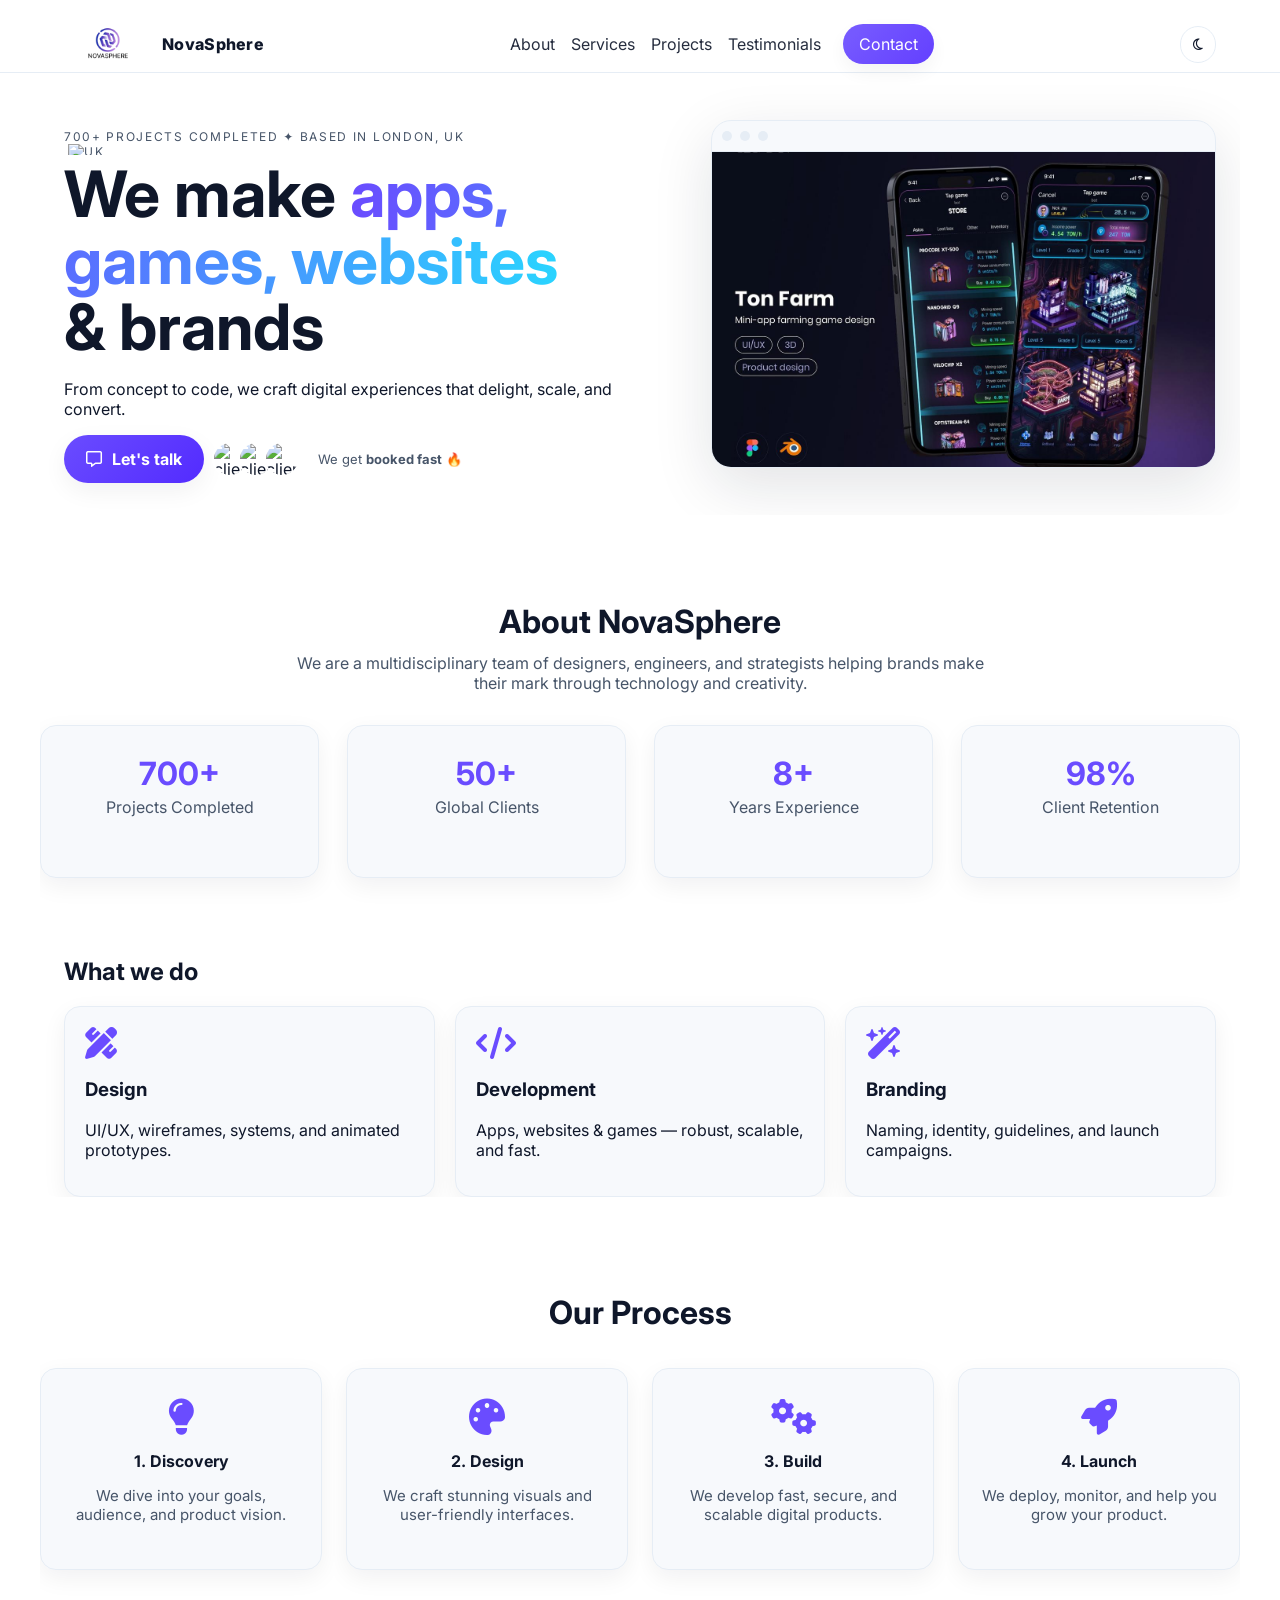
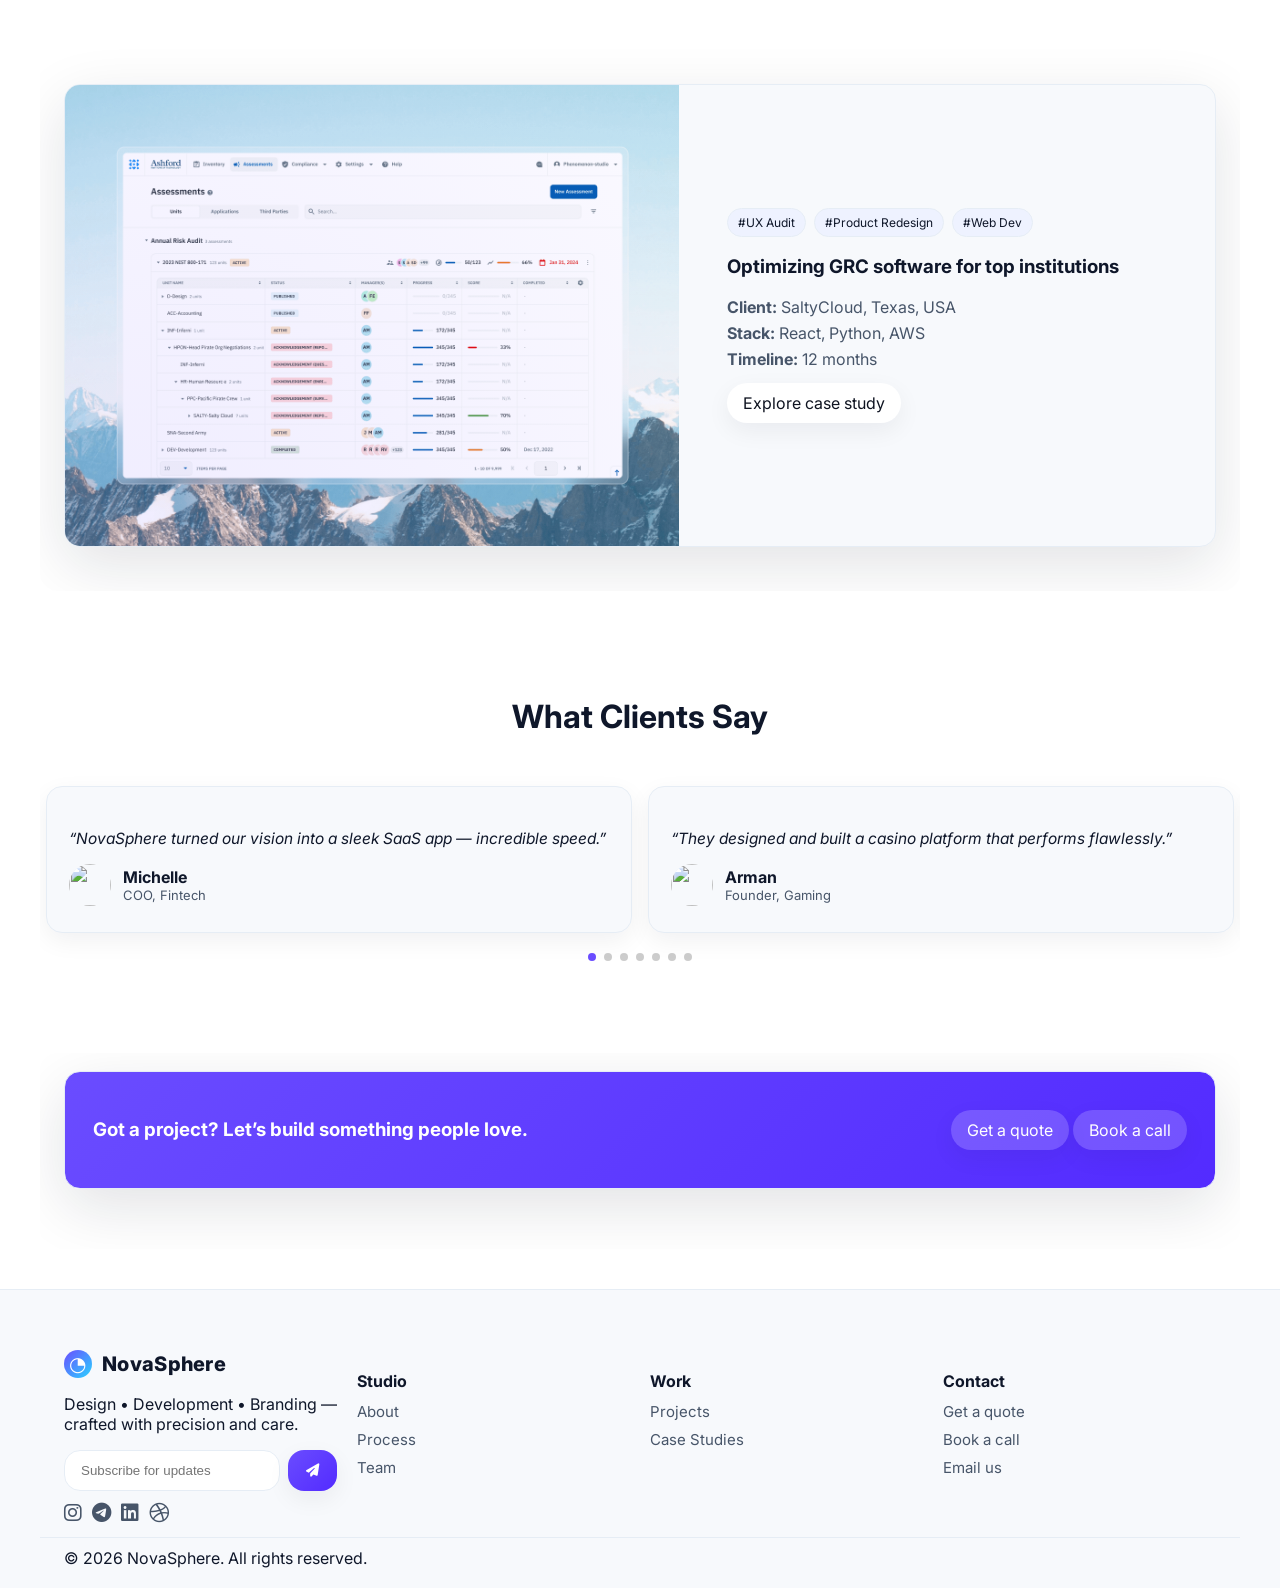
==== index.html @ fca512a6 "updates" ====
<!DOCTYPE html>
<html lang="en" class="has-transitions">
<head>
  <meta charset="UTF-8" />
  <meta name="viewport" content="width=device-width, initial-scale=1.0" />
  <title>NovaSphere • Digital Product Studio</title>
  <meta name="description" content="NovaSphere — We make apps, games, websites & brands. A digital studio for creative innovators." />
  <link rel="preconnect" href="https://fonts.googleapis.com">
  <link rel="preconnect" href="https://fonts.gstatic.com" crossorigin>
  <link href="https://fonts.googleapis.com/css2?family=Inter:wght@300;400;500;600;700;900&display=swap" rel="stylesheet">
  <link rel="stylesheet" href="https://cdnjs.cloudflare.com/ajax/libs/font-awesome/6.5.0/css/all.min.css">
  <link rel="stylesheet" href="https://cdn.jsdelivr.net/npm/swiper@11/swiper-bundle.min.css"/>
  <link rel="stylesheet" href="https://unpkg.com/aos@2.3.4/dist/aos.css"/>
  <link rel="stylesheet" href="assets/css/styles.css"/>
  
</head>
<body>

<header class="ns-header">
  <div class="container nav-wrap">
    <a class="brand" href="index.html">
      <img class="brand-logo" src="assets/img/Nova.png" alt="NovaSphere logo" width="88" height="88" />
      NovaSphere
    </a>
    <nav id="nav" class="nav">
      <a href="#about">About</a>
      <a href="#services">Services</a>
      <a href="projects.html">Projects</a>
      <a href="#testimonials">Testimonials</a>
      <a href="contact.html" class="btn btn-primary">Contact</a>
    </nav>
    <div class="nav-ctrls">
      <button id="themeToggle" class="icon-btn"><i class="fa-regular fa-moon"></i></button>
      <button id="hamburger" class="icon-btn"><i class="fa-solid fa-bars-staggered"></i></button>
    </div>
  </div>
</header>

<main>
  <!-- Hero -->
  <section class="hero container">
    <div class="hero-left" data-aos="fade-right">
      <p class="eyebrow">
        700+ Projects completed ✦ Based in London, UK
        <img class="flag" style="height:.95em;width:auto;margin-left:.35em;vertical-align:-.12em"
          src="https://cdn.jsdelivr.net/gh/lipis/flag-icons/flags/4x3/gb.svg" alt="UK" loading="lazy">
      </p>
      <h1 class="display">We make <span class="grad">apps, games, websites</span><br>& brands</h1>
      <p class="muted">From concept to code, we craft digital experiences that delight, scale, and convert.</p>
      <div class="cta-row">
        <a class="btn btn-primary btn-lg" href="contact.html#talk"><i class="fa-regular fa-message"></i> Let's talk</a>
        <div class="avatar-stack">
          <img src="https://i.pravatar.cc/60?img=11" alt="client"/>
          <img src="https://i.pravatar.cc/60?img=15" alt="client"/>
          <img src="https://i.pravatar.cc/60?img=5" alt="client"/>
        </div>
        <span class="mini-note">We get <b>booked fast</b> 🔥</span>
      </div>
    </div>
    <div class="hero-right" data-aos="zoom-in">
      <div class="hero-card">
        <div class="hc-top"><span class="dot"></span><span class="dot"></span><span class="dot"></span></div>
        <img class="mock" data-parallax="0.12" src="assets/img/samp4.jpg" alt="Showcase placeholder"/>
      </div>
    </div>
  </section>

  <!-- About -->
  <section id="about" class="container" data-aos="fade-up">
    <h2>About NovaSphere</h2>
    <p class="muted">We are a multidisciplinary team of designers, engineers, and strategists helping brands make their mark through technology and creativity.</p>
    <div class="stats-grid">
      <div><h3>700+</h3><p>Projects Completed</p></div>
      <div><h3>50+</h3><p>Global Clients</p></div>
      <div><h3>8+</h3><p>Years Experience</p></div>
      <div><h3>98%</h3><p>Client Retention</p></div>
    </div>
  </section>

  <!-- Services -->
  <section id="services" class="container services">
    <h2 data-aos="fade-up">What we do</h2>
    <div class="grid-3">
      <div class="card" data-aos="fade-up" data-aos-delay="50">
        <i class="fa-solid fa-pen-ruler big"></i>
        <h3>Design</h3>
        <p class="muted">UI/UX, wireframes, systems, and animated prototypes.</p>
      </div>
      <div class="card" data-aos="fade-up" data-aos-delay="150">
        <i class="fa-solid fa-code big"></i>
        <h3>Development</h3>
        <p class="muted">Apps, websites & games — robust, scalable, and fast.</p>
      </div>
      <div class="card" data-aos="fade-up" data-aos-delay="250">
        <i class="fa-solid fa-wand-magic-sparkles big"></i>
        <h3>Branding</h3>
        <p class="muted">Naming, identity, guidelines, and launch campaigns.</p>
      </div>
    </div>
  </section>

  <!-- Process -->
  <section class="container" id="process" data-aos="fade-up">
    <h2>Our Process</h2>
    <div class="process-grid">
      <div class="process-step"><i class="fa-solid fa-lightbulb big"></i><h4>1. Discovery</h4><p>We dive into your goals, audience, and product vision.</p></div>
      <div class="process-step"><i class="fa-solid fa-palette big"></i><h4>2. Design</h4><p>We craft stunning visuals and user-friendly interfaces.</p></div>
      <div class="process-step"><i class="fa-solid fa-gears big"></i><h4>3. Build</h4><p>We develop fast, secure, and scalable digital products.</p></div>
      <div class="process-step"><i class="fa-solid fa-rocket big"></i><h4>4. Launch</h4><p>We deploy, monitor, and help you grow your product.</p></div>
    </div>
  </section>

  <!-- Featured Case -->
  <section class="container featured" id="featured">
    <div class="featured-card" data-aos="fade-up">
      <div class="fc-media"><img src="assets/img/isoraa.png" alt="Case preview"/></div>
      <div class="fc-body">
        <div class="pill-row"><span class="pill">#UX Audit</span><span class="pill">#Product Redesign</span><span class="pill">#Web Dev</span></div>
        <h3>Optimizing GRC software for top institutions</h3>
        <ul class="meta">
          <li><b>Client:</b> SaltyCloud, Texas, USA</li>
          <li><b>Stack:</b> React, Python, AWS</li>
          <li><b>Timeline:</b> 12 months</li>
        </ul>
        <a class="btn btn-secondary" href="projects.html">Explore case study</a>
      </div>
    </div>
  </section>

  <!-- Testimonials -->
  <section class="container" id="testimonials">
    <div class="section-head"><h2 data-aos="fade-up">What Clients Say</h2></div>
    <div class="swiper" data-aos="fade-up">
      <div class="swiper-wrapper">
        <div class="swiper-slide t-card"><p>“NovaSphere turned our vision into a sleek SaaS app — incredible speed.”</p><div class="t-meta"><img src="https://i.pravatar.cc/80?img=7"/><div><b>Michelle</b><span>COO, Fintech</span></div></div></div>
        <div class="swiper-slide t-card"><p>“They designed and built a casino platform that performs flawlessly.”</p><div class="t-meta"><img src="https://i.pravatar.cc/80?img=3"/><div><b>Arman</b><span>Founder, Gaming</span></div></div></div>
        <div class="swiper-slide t-card"><p>“The team’s attention to detail and animations blew us away.”</p><div class="t-meta"><img src="https://i.pravatar.cc/80?img=12"/><div><b>Ola</b><span>CTO, Health</span></div></div></div>
        <div class="swiper-slide t-card"><p>“Our brand launch went viral thanks to their design strategy.”</p><div class="t-meta"><img src="https://i.pravatar.cc/80?img=14"/><div><b>Camila</b><span>CMO, Fashion</span></div></div></div>
        <div class="swiper-slide t-card"><p>“Phenomenal team. Always responsive, always ahead of schedule.”</p><div class="t-meta"><img src="https://i.pravatar.cc/80?img=19"/><div><b>Lucas</b><span>Startup Founder</span></div></div></div>
        <div class="swiper-slide t-card"><p>“Animations and transitions made our product shine — A+ work.”</p><div class="t-meta"><img src="https://i.pravatar.cc/80?img=27"/><div><b>Yasmin</b><span>CEO, Tech Studio</span></div></div></div>
        <div class="swiper-slide t-card"><p>“They deliver enterprise-quality work for startups — a rare find.”</p><div class="t-meta"><img src="https://i.pravatar.cc/80?img=30"/><div><b>Daniel</b><span>Manager, SaaS</span></div></div></div>
        <div class="swiper-slide t-card"><p>“10/10 collaboration — design, dev, and brand alignment done right.”</p><div class="t-meta"><img src="https://i.pravatar.cc/80?img=40"/><div><b>Sophia</b><span>Creative Director</span></div></div></div>
      </div>
      <div class="swiper-pagination"></div>
    </div>
  </section>

  <!-- CTA -->
  <section class="cta container" data-aos="zoom-in">
    <div class="cta-inner">
      <h3>Got a project? Let’s build something people love.</h3>
      <div>
        <a class="btn btn-primary" href="contact.html#quote">Get a quote</a>
        <a class="btn" href="contact.html#call">Book a call</a>
      </div>
    </div>
  </section>
</main>

<footer class="ns-footer">
  <div class="container footer-grid">
    <div>
      <div class="brand b-lg"><span class="brand-mark">◔</span> NovaSphere</div>
      <p class="muted">Design • Development • Branding — crafted with precision and care.</p>
      <div class="newsletter">
        <input type="email" placeholder="Subscribe for updates">
        <button><i class="fa-solid fa-paper-plane"></i></button>
      </div>
      <div class="socials">
        <a href="https://www.instagram.com/novasphereco" aria-label="Instagram"><i class="fa-brands fa-instagram"></i></a>
        <a href="https://t.me/NovaSphereco" aria-label="Telegram"><i class="fa-brands fa-telegram"></i></a>
        <a href="#" aria-label="LinkedIn"><i class="fa-brands fa-linkedin"></i></a>
        <a href="#" aria-label="Dribbble"><i class="fa-brands fa-dribbble"></i></a>
      </div>
    </div>
    <div><h4>Studio</h4><ul><li><a href="#about">About</a></li><li><a href="#process">Process</a></li><li><a href="company.html#team">Team</a></li></ul></div>
    <div><h4>Work</h4><ul><li><a href="projects.html">Projects</a></li><li><a href="#featured">Case Studies</a></li></ul></div>
    <div><h4>Contact</h4><ul><li><a href="contact.html#quote">Get a quote</a></li><li><a href="contact.html#call">Book a call</a></li><li><a href="mailto:hello@novasphere.co">Email us</a></li></ul></div>
  </div>
  <div class="container legal"><span>© <span id="year"></span> NovaSphere. All rights reserved.</span></div>
</footer>

<!-- JS -->
<script src="https://cdn.jsdelivr.net/npm/swiper@11/swiper-bundle.min.js"></script>
<script src="https://unpkg.com/aos@2.3.4/dist/aos.js"></script>
<script src="assets/js/app.js"></script>

</body>
</html>
---- assets/css/styles.css ----
:root{
  /* Light palette */
  --bg:#ffffff;         /* page background */
  --surface:#f7f9fc;    /* cards / surfaces */
  --ink:#0f172a;        /* primary text */
  --muted:#475569;      /* secondary text */
  --line:#e6edf5;       /* borders/dividers */
  --chip:#eef2ff;       /* pills/chips */

  --primary:#6a4cff;    /* purple */
  --primary-2:#532bff;
  --accent:#2ad4ff;     /* cyan accent */

  --radius:16px;
  --shadow-sm:0 8px 24px rgba(15,23,42,.06);
  --shadow:0 18px 60px rgba(15,23,42,.12);
}

*{box-sizing:border-box}
html,body{
  margin:0;padding:0;
  font-family:Inter,system-ui,-apple-system,Segoe UI,Roboto,Arial,sans-serif;
  background:var(--bg); color:var(--ink);
}
img{max-width:100%;display:block}
a{color:inherit;text-decoration:none}
.container{max-width:1200px;margin:0 auto;padding:0 20px}

/* Header */
.ns-header{
  position:sticky;top:0;z-index:50;
  background:color-mix(in oklab, var(--bg) 85%, transparent);
  backdrop-filter:blur(8px);
  border-bottom:1px solid var(--line);
}
.nav-wrap{height:72px;display:flex;align-items:center;justify-content:space-between}
.brand{font-weight:800;letter-spacing:.3px;display:flex;align-items:center;gap:10px}
.brand-mark{display:inline-flex;width:28px;height:28px;border-radius:50%;align-items:center;justify-content:center;background:linear-gradient(135deg,var(--primary),var(--accent));color:#fff}
.nav{display:flex;gap:22px;align-items:center}
.nav a{opacity:.9}
.nav .btn{margin-left:6px}
.nav-ctrls{display:flex;gap:8px}
.icon-btn{border:1px solid var(--line);background:transparent;border-radius:999px;padding:10px 12px;cursor:pointer;color:var(--ink)}
#hamburger{display:none}

/* Buttons */
.btn{display:inline-flex;align-items:center;gap:10px;border:1px solid var(--line);padding:10px 16px;border-radius:999px;background:var(--surface);box-shadow:var(--shadow-sm);transition:transform .2s ease, box-shadow .2s ease}
.btn:hover{transform:translateY(-2px)}
.btn-primary{background:linear-gradient(135deg,var(--primary),var(--primary-2));color:#fff;border:0}
.btn-secondary{background:#fff;color:#0e1320;border:0}
.btn-lg{padding:14px 22px;font-weight:700}

/* Hero */
.eyebrow{letter-spacing:.14em;text-transform:uppercase;color:var(--muted);font-size:12px;margin:24px 0 6px}
.display{font-size:clamp(38px,6vw,64px);line-height:1.04;margin:0 0 18px}
.grad{-webkit-text-fill-color:transparent;background:linear-gradient(90deg,var(--primary),var(--accent));-webkit-background-clip:text;background-clip:text}
.hero{display:grid;grid-template-columns:1.2fr 1fr;gap:40px;align-items:center;padding:32px 0}
.hero-card{background:var(--surface);border:1px solid var(--line);border-radius:20px;overflow:hidden;box-shadow:var(--shadow)}
.hc-top{display:flex;gap:8px;padding:10px;border-bottom:1px solid var(--line)}
.hc-top .dot{width:10px;height:10px;border-radius:999px;background:var(--line)}
.mock{aspect-ratio:16/10;object-fit:cover}
.cta-row{display:flex;align-items:center;gap:18px;margin-top:6px}
.avatar-stack{display:flex}
.avatar-stack img{width:36px;height:36px;border-radius:999px;border:2px solid var(--bg);margin-left:-10px}
.mini-note{font-size:13px;color:var(--muted)}

/* Cards / Sections */
.grid-3{display:grid;grid-template-columns:repeat(3,1fr);gap:20px}
.card{border:1px solid var(--line);background:var(--surface);border-radius:16px;padding:20px;box-shadow:var(--shadow-sm)}
.card .big{font-size:32px;color:var(--primary);}

/* Featured case */
.featured{padding:44px 0}
.featured.alt{background:linear-gradient(180deg,transparent 0%, color-mix(in oklab,var(--primary) 10%, transparent) 100%)}
.featured-card{display:grid;grid-template-columns:1.2fr 1fr;gap:24px;align-items:center;border:1px solid var(--line);border-radius:18px;background:var(--surface);overflow:hidden;box-shadow:var(--shadow)}
.fc-media{position:relative}
.fc-media:before{content:"";position:absolute;inset:0;background:radial-gradient(1000px 1000px at 10% 110%, rgba(122,97,255,.12), transparent)}
.fc-media img{width:100%;height:100%;object-fit:cover}
.fc-media.framed{padding:26px;background:linear-gradient(135deg,rgba(122,97,255,.10),rgba(0,212,255,.10));}
.fc-media.framed img{border-radius:12px;box-shadow:0 24px 48px rgba(15,23,42,.15)}
.fc-body{padding:24px}
.pill-row{display:flex;gap:8px;flex-wrap:wrap;margin:0 0 10px}
.pill{font-size:12px;background:var(--chip);border:1px solid var(--line);padding:6px 10px;border-radius:999px}
.meta{list-style:none;padding:0;margin:0 0 14px;color:var(--muted)}
.meta li{margin-bottom:6px}

/* Logos strip */
.logos{padding:16px 0;border-top:1px solid var(--line);border-bottom:1px solid var(--line);background:var(--surface)}
.logos-row{display:flex;gap:22px;align-items:center;justify-content:center}
.logos-row i{font-size:28px;color:var(--muted)}

/* Testimonials */
.t-card{border:1px solid var(--line);border-radius:16px;background:var(--surface);padding:24px;height:auto}
.t-meta{display:flex;align-items:center;gap:12px;margin-top:12px}
.t-meta img{width:42px;height:42px;border-radius:999px}

/* CTA */
.cta{padding:18px 0 60px}
.cta-inner{display:flex;align-items:center;justify-content:space-between;border:1px solid var(--line);background:linear-gradient(135deg,var(--primary),var(--primary-2));color:#fff;padding:28px;border-radius:16px;box-shadow:var(--shadow)}
.cta-inner .btn{background:rgba(255,255,255,.18);color:#fff;border:0}

/* Page hero */
.page-hero{padding:36px 0 16px;border-bottom:1px solid var(--line)}
.page-hero h1{margin:0;font-size:clamp(32px,5vw,48px)}

/* Tabs */
.tabs{display:flex;gap:10px;flex-wrap:wrap;padding:16px 0}
.tabs .tab{border:1px solid var(--line);padding:8px 12px;border-radius:999px;background:var(--surface);cursor:pointer}
.tabs .tab.active{background:var(--ink);color:var(--bg)}  /* stronger contrast in light mode */

/* Projects */
.projects-grid{display:grid;grid-template-columns:repeat(3,1fr);gap:18px;padding:10px 0 40px}
.project-card{border:1px solid var(--line);border-radius:16px;background:var(--surface);overflow:hidden;cursor:pointer;transition:.25s transform, .25s box-shadow;box-shadow:var(--shadow-sm)}
.project-card:hover{transform:translateY(-4px) scale(1.01);box-shadow:var(--shadow)}
.pc-media img{aspect-ratio:16/10;object-fit:cover}
.pc-body{padding:16px}
.pc-body h3{margin:6px 0 8px}

/* Company */
.values .card h3{margin:0 0 6px}
.process .steps{counter-reset:step;list-style:none;padding:0;margin:0;display:grid;grid-template-columns:repeat(4,1fr);gap:12px}
.process .steps li{padding:20px;border:1px solid var(--line);border-radius:16px;background:var(--surface);font-weight:600}
.process .steps li span{margin-right:10px;color:var(--primary)}
.team .profile{display:flex;flex-direction:column;align-items:center;gap:6px}
.team .profile img{width:180px;height:180px;border-radius:16px;object-fit:cover}

/* Contact */
.contact-tabs .tab-buttons{display:flex;gap:10px;flex-wrap:wrap;margin-top:10px}
.contact-tabs .tab-buttons .tab{border:1px solid var(--line);background:var(--surface);padding:10px 12px;border-radius:999px;cursor:pointer}
.contact-tabs .tab-buttons .tab.active{background:var(--ink);color:var(--bg)}
.form{display:none;margin-top:16px;border:1px solid var(--line);background:var(--surface);padding:18px;border-radius:16px;box-shadow:var(--shadow-sm)}
.form.active{display:block}
.form label{display:block;font-weight:600;margin-bottom:12px}
.form input,.form textarea,.form select{width:100%;margin-top:6px;padding:12px;border-radius:10px;border:1px solid var(--line);background:var(--bg);color:var(--ink)}
.form .two{display:grid;grid-template-columns:1fr 1fr;gap:12px}
.toast{position:fixed;right:18px;bottom:18px;background:#fff;color:#0e1320;padding:10px 14px;border-radius:10px;opacity:0;transform:translateY(10px);transition:.25s;pointer-events:none}
.toast.show{opacity:1;transform:translateY(0)}

/* Blog */
.blog-grid{display:grid;grid-template-columns:repeat(3,1fr);gap:18px;padding:16px 0 40px}
.blog-card{border:1px solid var(--line);background:var(--surface);border-radius:16px;overflow:hidden;box-shadow:var(--shadow-sm)}
.blog-card img{aspect-ratio:16/9;object-fit:cover}
.blog-card .body{padding:16px}

/* Footer */
.ns-footer{border-top:1px solid var(--line);margin-top:40px;padding:26px 0 10px}
.footer-grid{display:grid;grid-template-columns:2fr 1fr 1fr 1fr;gap:20px}
.b-lg{font-size:20px;font-weight:800;margin-bottom:8px}
.socials{display:flex;gap:10px;margin-top:10px}
.legal{display:flex;justify-content:space-between;align-items:center;border-top:1px solid var(--line);padding-top:10px;margin-top:12px}

/* Swiper tweaks */
.swiper{padding:10px 6px}
.swiper-pagination-bullet-active{background:var(--primary)}

/* Responsive */
@media (max-width: 980px){
  .hero{grid-template-columns:1fr;gap:22px}
  .grid-3{grid-template-columns:1fr}
  .featured-card{grid-template-columns:1fr}
  .process .steps{grid-template-columns:1fr 1fr}
  .projects-grid{grid-template-columns:1fr 1fr}
  .blog-grid{grid-template-columns:1fr 1fr}
  #hamburger{display:inline-flex}
  .nav{position:fixed;inset:72px 0 auto 0;background:var(--bg);border-bottom:1px solid var(--line);display:none;flex-direction:column;padding:16px}
  .nav.open{display:flex}
}
@media (max-width: 640px){
  .process .steps{grid-template-columns:1fr}
  .projects-grid{grid-template-columns:1fr}
  .blog-grid{grid-template-columns:1fr}
  .form .two{grid-template-columns:1fr}
}

/* Remove your old 3 rules and use this gated version */
.has-transitions body{ opacity:.001; transform: translateY(6px); }
.has-transitions body.page-ready{ opacity:1; transform:none; transition: opacity .35s ease, transform .35s ease; }
.has-transitions body.page-exit{ opacity:0; transform: translateY(6px); transition: opacity .18s ease, transform .18s ease; }


/* Slightly stronger AOS translate for cards on large screens */
@media (min-width: 980px){
  [data-aos="fade-up"]   { transform: translate3d(0,24px,0); }
  [data-aos="fade-left"] { transform: translate3d(24px,0,0); }
}

/* ==== Fit-all-screens hardening (append to end of file) ==== */

:root { --container: 1200px; }

/* Prevent any side-scroll/auto zooming quirks */
html, body {
  overflow-x: hidden;
  -webkit-text-size-adjust: 100%;
  text-size-adjust: 100%;
}

/* Smarter container sizing with safe padding */
.container{
  width: min(100%, var(--container));
  padding-inline: clamp(12px, 3vw, 24px);
  margin-inline: auto;
}

/* Media should never escape their boxes */
img, video, canvas, svg, iframe {
  max-width: 100%;
  height: auto;
  display: block;
}

/* Card/media frames keep aspect without overflow */
.pc-media,
.fc-media { overflow: hidden; }

.pc-media { aspect-ratio: 16 / 10; }
.pc-media img{ width:100%; height:100%; object-fit: cover; }

/* Ensure mock screenshots scale inside hero card */
.mock{ width:100%; height:auto; }

/* Wrap long copy instead of stretching layout */
h1, h2, h3, p, .btn, .pill, .tab, .mini-note { word-break: break-word; }

/* Navigation never overflows */
.nav-wrap{ flex-wrap: wrap; gap: 10px; }
.nav{ gap: 16px; }
@media (max-width: 980px){
  .nav{
    max-height: calc(100dvh - 72px);
    overflow: auto;
  }
}

/* Flexible rows: logos, CTA, avatar stack, etc. */
.logos-row,
.cta-inner,
.avatar-stack{ flex-wrap: wrap; }

.cta-inner{ row-gap: 12px; }

/* Grids: guard against overflow on narrow screens */
.footer-grid{
  display: grid;
  grid-template-columns: repeat(auto-fit, minmax(180px, 1fr));
  gap: 20px;
}

/* Projects/blog: small screens already handled; add big-screen guard */
.projects-grid,
.blog-grid{
  grid-auto-rows: 1fr;
}

/* Forms: avoid two-column squeeze on mid devices */
@media (max-width: 820px){
  .form .two{ grid-template-columns: 1fr; }
}

/* Safe viewport on modern mobiles */
@supports (height: 100svh){
  .nav{ max-height: calc(100svh - 72px); }
}

/* Buttons should never exceed container width on tiny screens */
.btn{ max-width: 100%; }

/* Extra protection for sections that might get side margins clipped */
section, .card, .project-card, .featured-card, .t-card, .form {
  overflow: hidden;
  border-radius: min(var(--radius), 18px);
}

/* Optional: reduce huge headings on very small phones */
@media (max-width: 360px){
  .display{ font-size: clamp(28px, 9vw, 40px); }
}

/* =========================
   NovaSphere Home Additions
   ========================= */

/* About / Stats Section */
#about {
  padding: 60px 0;
  text-align: center;
}
#about h2 {
  font-size: 2rem;
  margin-bottom: 12px;
}
#about p {
  color: var(--muted);
  max-width: 700px;
  margin: 0 auto 32px;
  font-size: 1rem;
}
.stats-grid {
  display: grid;
  grid-template-columns: repeat(auto-fit, minmax(160px, 1fr));
  gap: 28px;
  margin-top: 20px;
}
.stats-grid div {
  background: var(--surface);
  border: 1px solid var(--line);
  border-radius: var(--radius);
  padding: 28px 16px;
  box-shadow: var(--shadow-sm);
  transition: transform .25s ease, box-shadow .25s ease;
}
.stats-grid div:hover {
  transform: translateY(-6px);
  box-shadow: var(--shadow);
}
.stats-grid h3 {
  font-size: 2rem;
  color: var(--primary);
  margin: 0 0 4px;
}
.stats-grid p {
  margin: 0;
  color: var(--muted);
}

/* Process Section */
#process {
  padding: 70px 0;
  text-align: center;
}
#process h2 {
  font-size: 2rem;
  margin-bottom: 36px;
}
.process-grid {
  display: grid;
  grid-template-columns: repeat(auto-fit, minmax(240px, 1fr));
  gap: 24px;
}
.process-step {
  border: 1px solid var(--line);
  background: var(--surface);
  border-radius: var(--radius);
  padding: 30px 20px;
  box-shadow: var(--shadow-sm);
  transition: transform .3s ease, box-shadow .3s ease;
}
.process-step:hover {
  transform: translateY(-8px);
  box-shadow: var(--shadow);
}
.process-step i {
  font-size: 36px;
  color: var(--primary);
  margin-bottom: 10px;
}
.process-step h4 {
  margin: 6px 0;
}
.process-step p {
  color: var(--muted);
  font-size: 15px;
}

/* Testimonials (Swiper) */
#testimonials {
  padding: 80px 0;
}
#testimonials .section-head h2 {
  text-align: center;
  font-size: 2rem;
  margin-bottom: 40px;
}
.swiper {
  padding-bottom: 40px;
}
.swiper-slide {
  transition: transform .3s ease;
}
.swiper-slide:hover {
  transform: translateY(-5px);
}
.t-card {
  height: auto;
  background: var(--surface);
  border: 1px solid var(--line);
  border-radius: var(--radius);
  padding: 26px 22px;
  box-shadow: var(--shadow-sm);
}
.t-card p {
  font-style: italic;
  color: var(--ink);
  font-size: 15.5px;
}
.t-meta {
  display: flex;
  align-items: center;
  gap: 12px;
  margin-top: 16px;
}
.t-meta div span {
  display: block;
  font-size: 13px;
  color: var(--muted);
}

/* Newsletter Footer Extension */
.newsletter {
  display: flex;
  gap: 8px;
  margin-top: 16px;
}
.newsletter input {
  flex: 1;
  padding: 12px 16px;
  border: 1px solid var(--line);
  border-radius: var(--radius);
  background: var(--bg);
  color: var(--ink);
}
.newsletter button {
  border: none;
  background: linear-gradient(135deg, var(--primary), var(--primary-2));
  color: #fff;
  padding: 12px 18px;
  border-radius: var(--radius);
  cursor: pointer;
  box-shadow: var(--shadow-sm);
  transition: transform .25s ease;
}
.newsletter button:hover {
  transform: translateY(-2px);
}

/* Footer Enhancements */
.ns-footer {
  background: var(--surface);
  padding: 60px 0 20px;
}
.ns-footer h4 {
  margin-bottom: 10px;
  font-weight: 700;
}
.ns-footer ul {
  list-style: none;
  margin: 0;
  padding: 0;
}
.ns-footer ul li {
  margin-bottom: 8px;
}
.ns-footer ul li a {
  color: var(--muted);
  font-size: 15px;
  transition: color .2s;
}
.ns-footer ul li a:hover {
  color: var(--primary);
}
.socials a {
  font-size: 20px;
  color: var(--muted);
  transition: color .25s;
}
.socials a:hover {
  color: var(--primary);
}

/* Section spacing consistency */
section {
  scroll-margin-top: 80px;
}
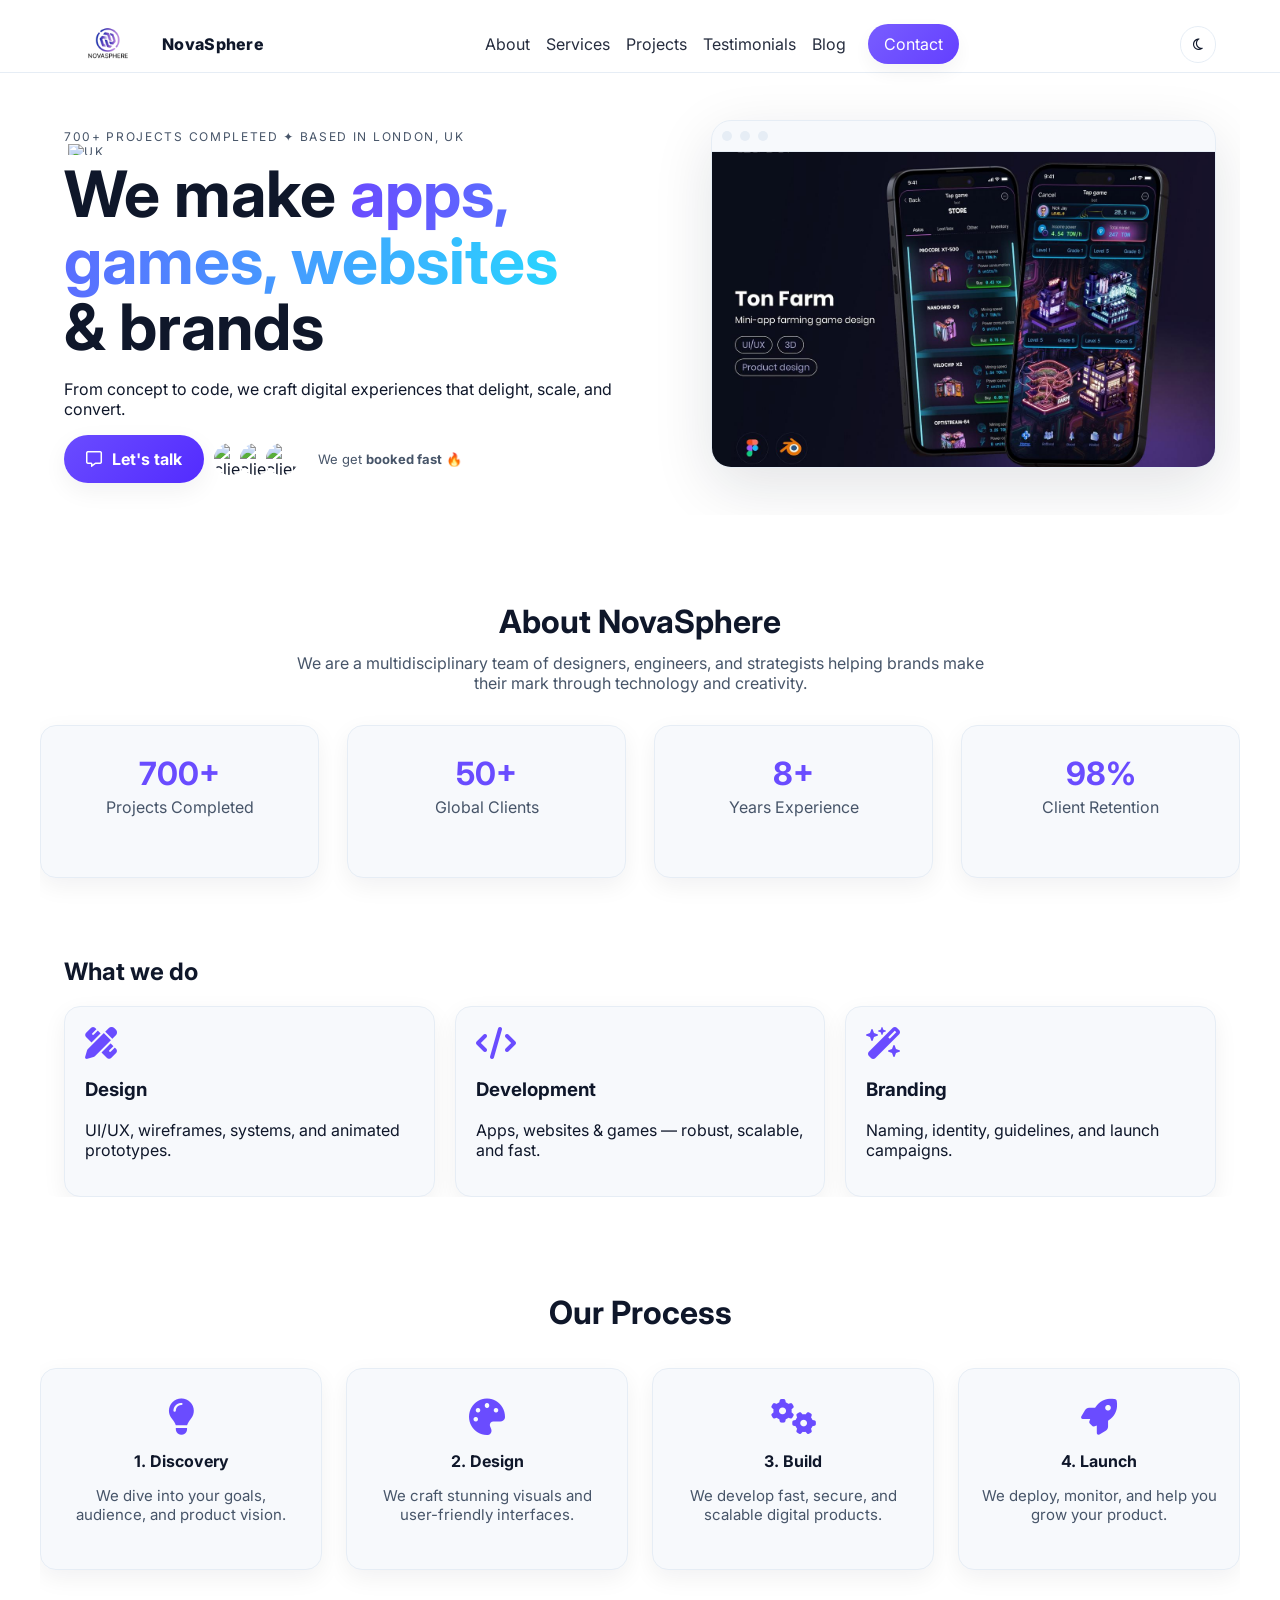
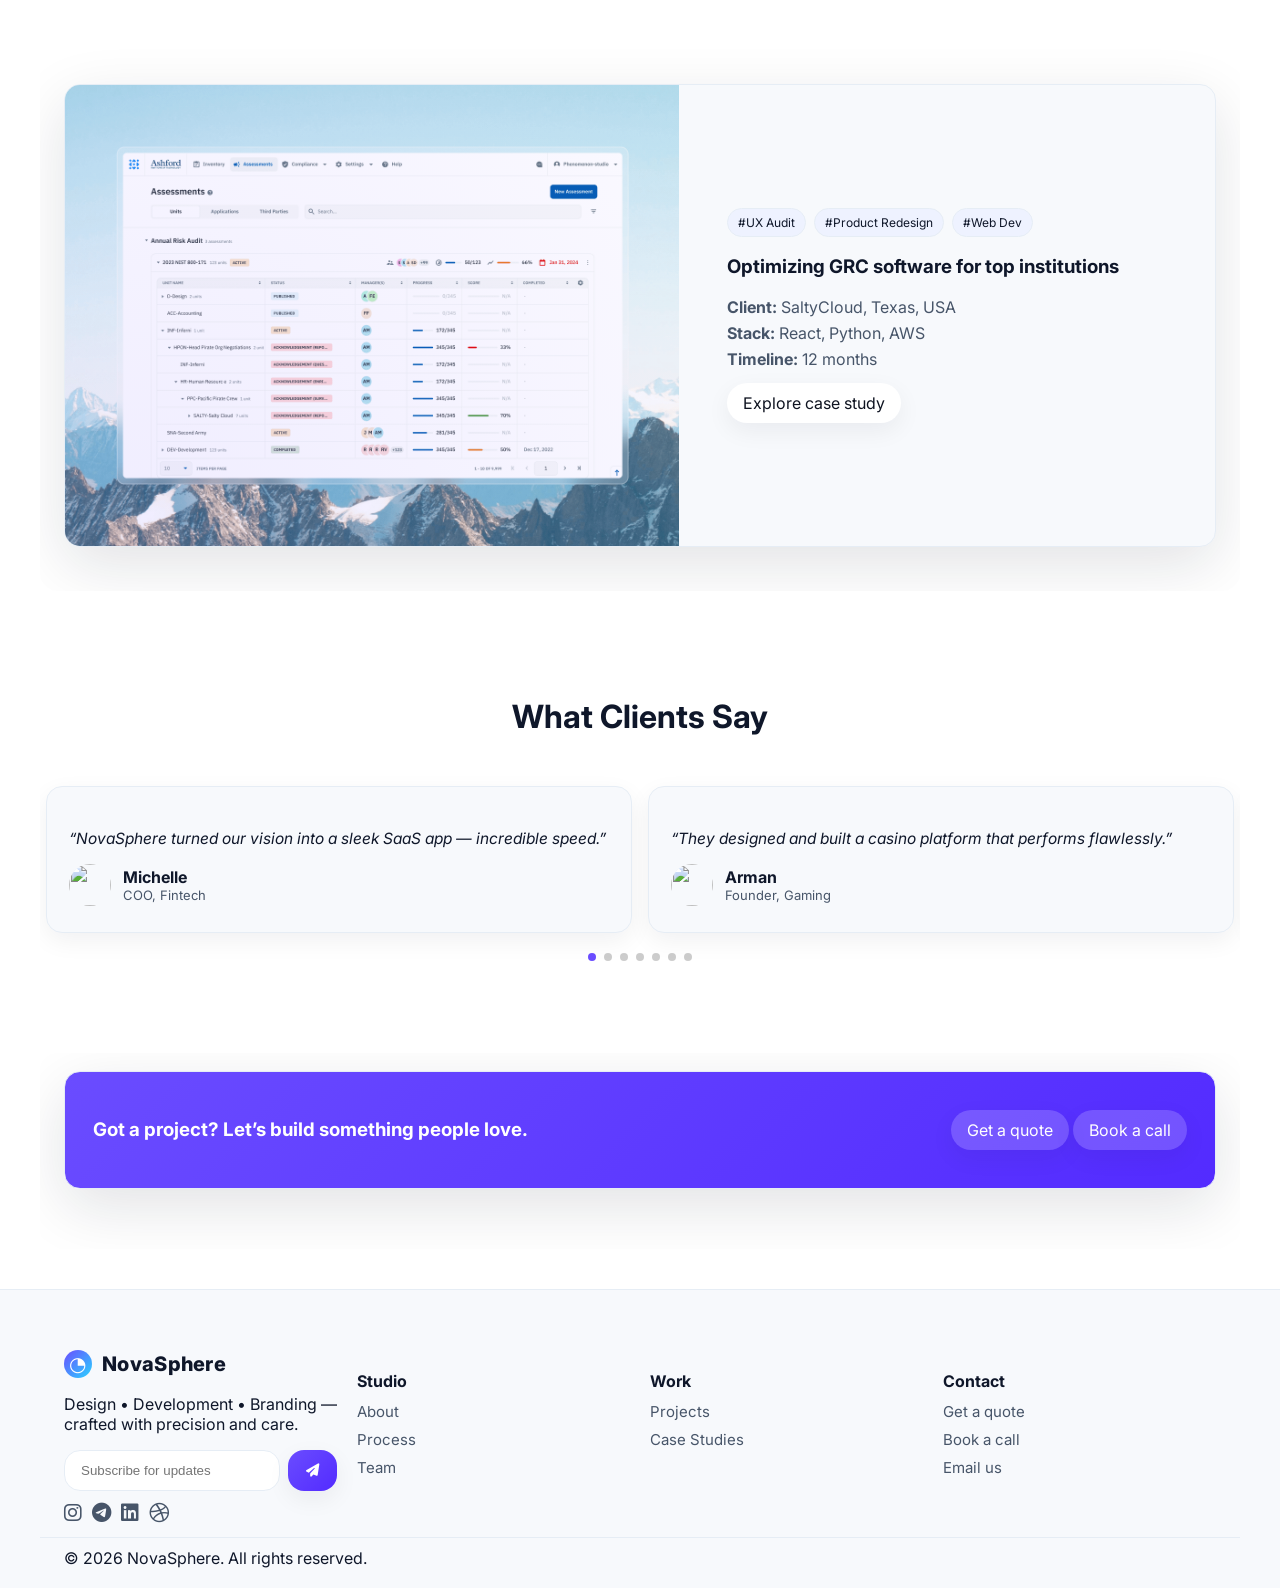
==== commit 53a388ef: "final" ====
--- a/index.html
+++ b/index.html
@@ -27,6 +27,7 @@
       <a href="#services">Services</a>
       <a href="projects.html">Projects</a>
       <a href="#testimonials">Testimonials</a>
+      <a href="blog.html">Blog</a>
       <a href="contact.html" class="btn btn-primary">Contact</a>
     </nav>
     <div class="nav-ctrls">
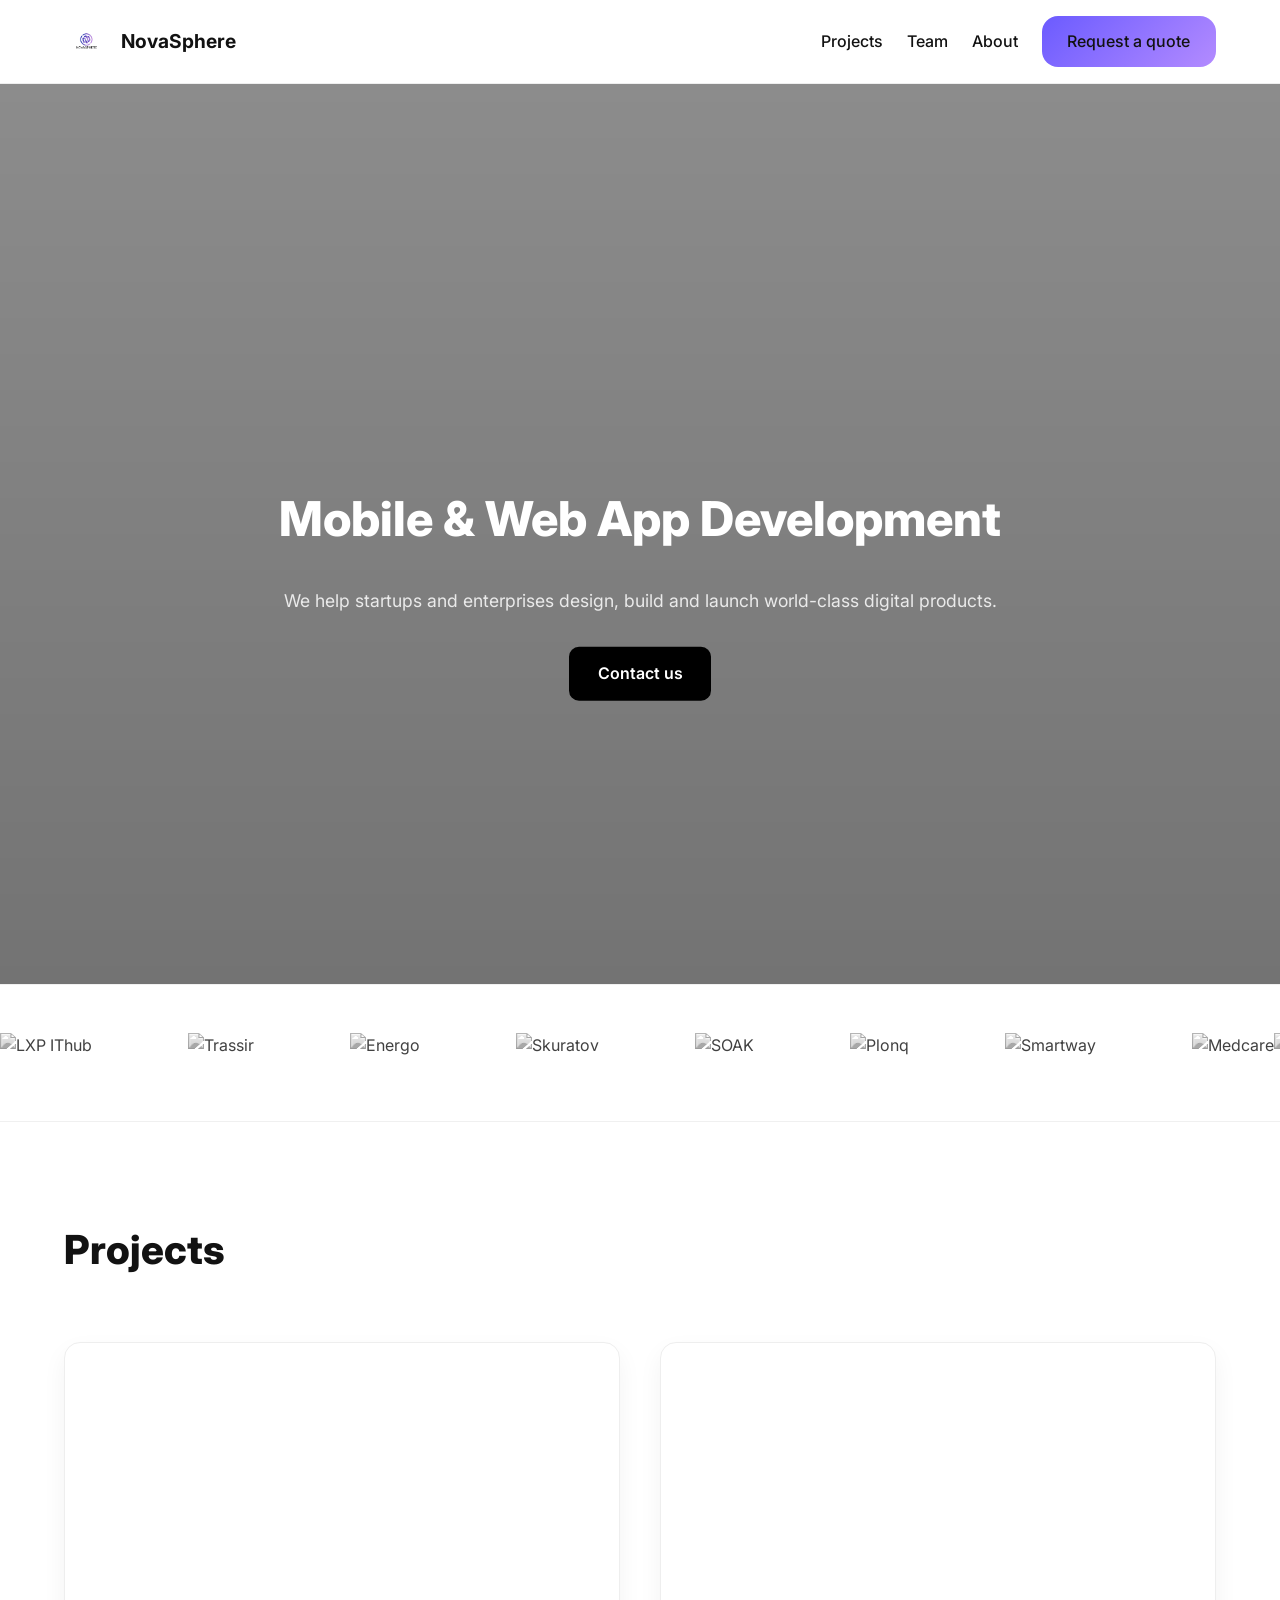
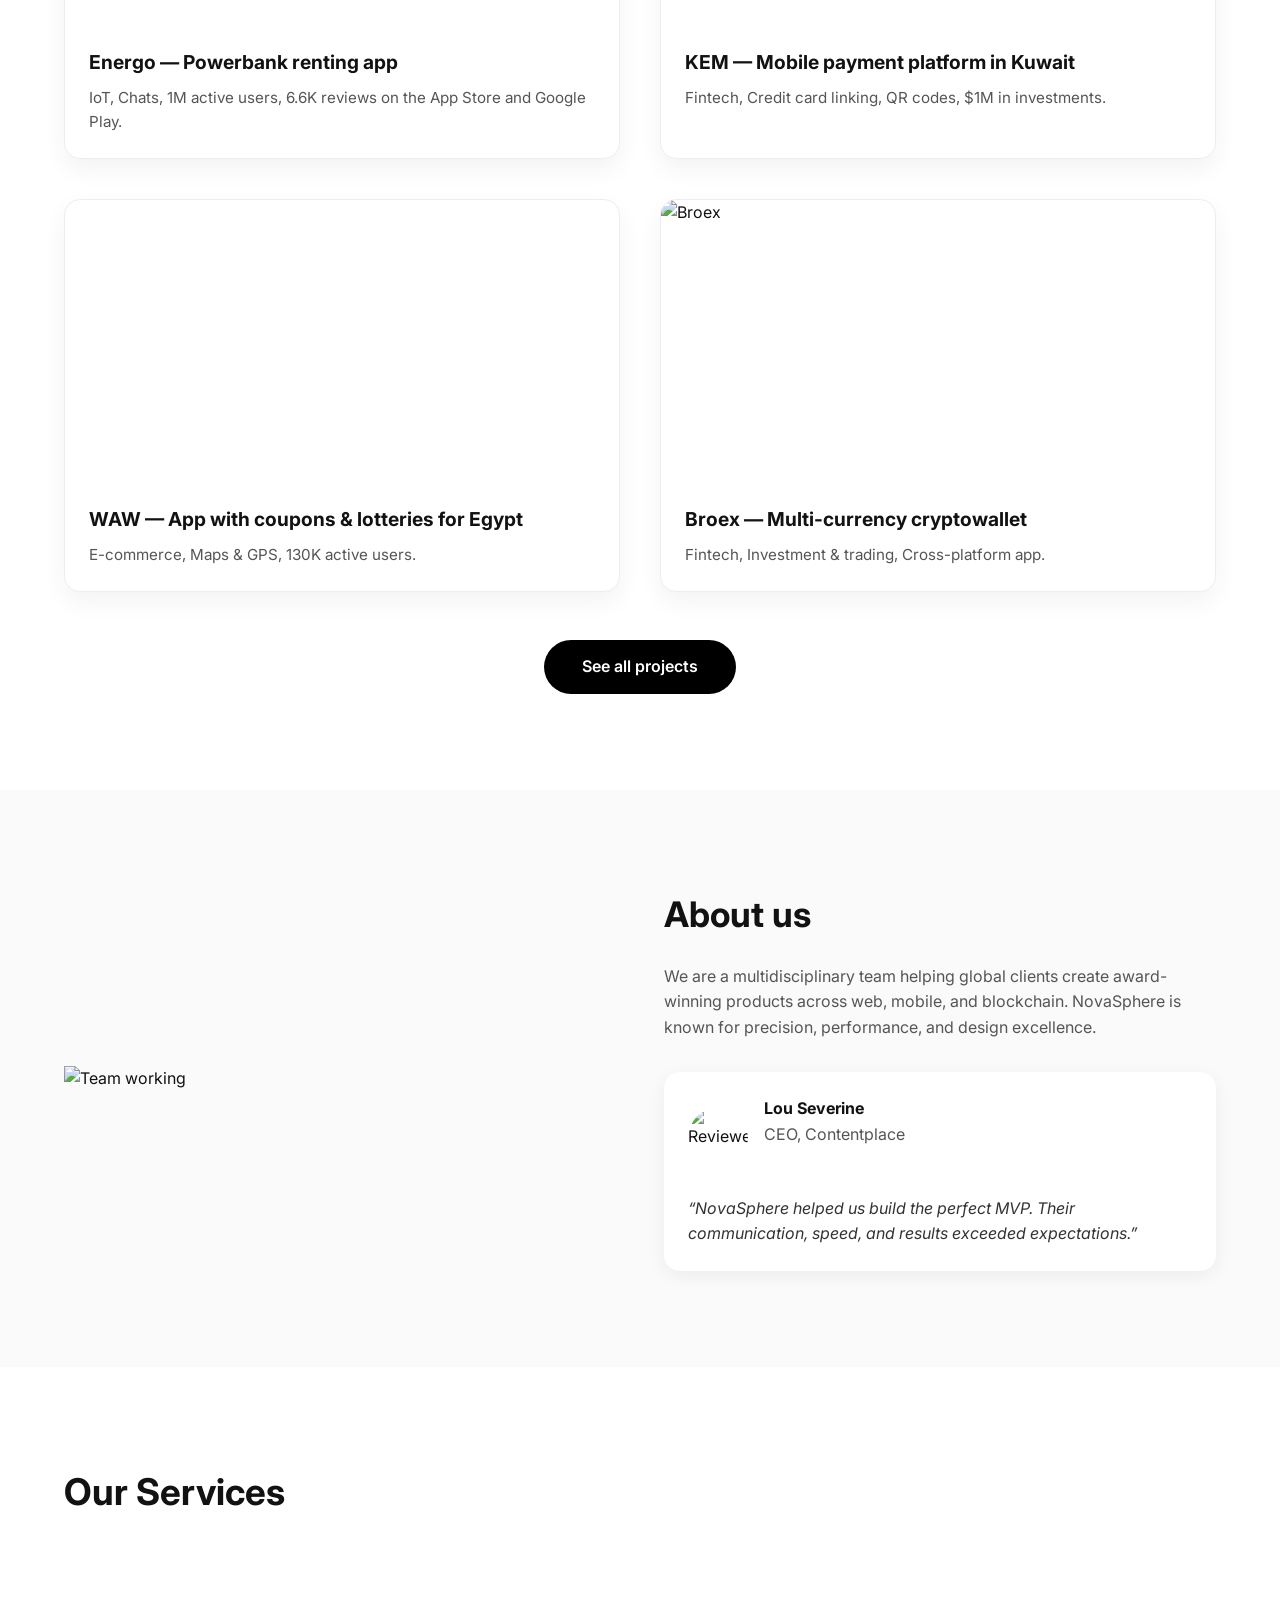
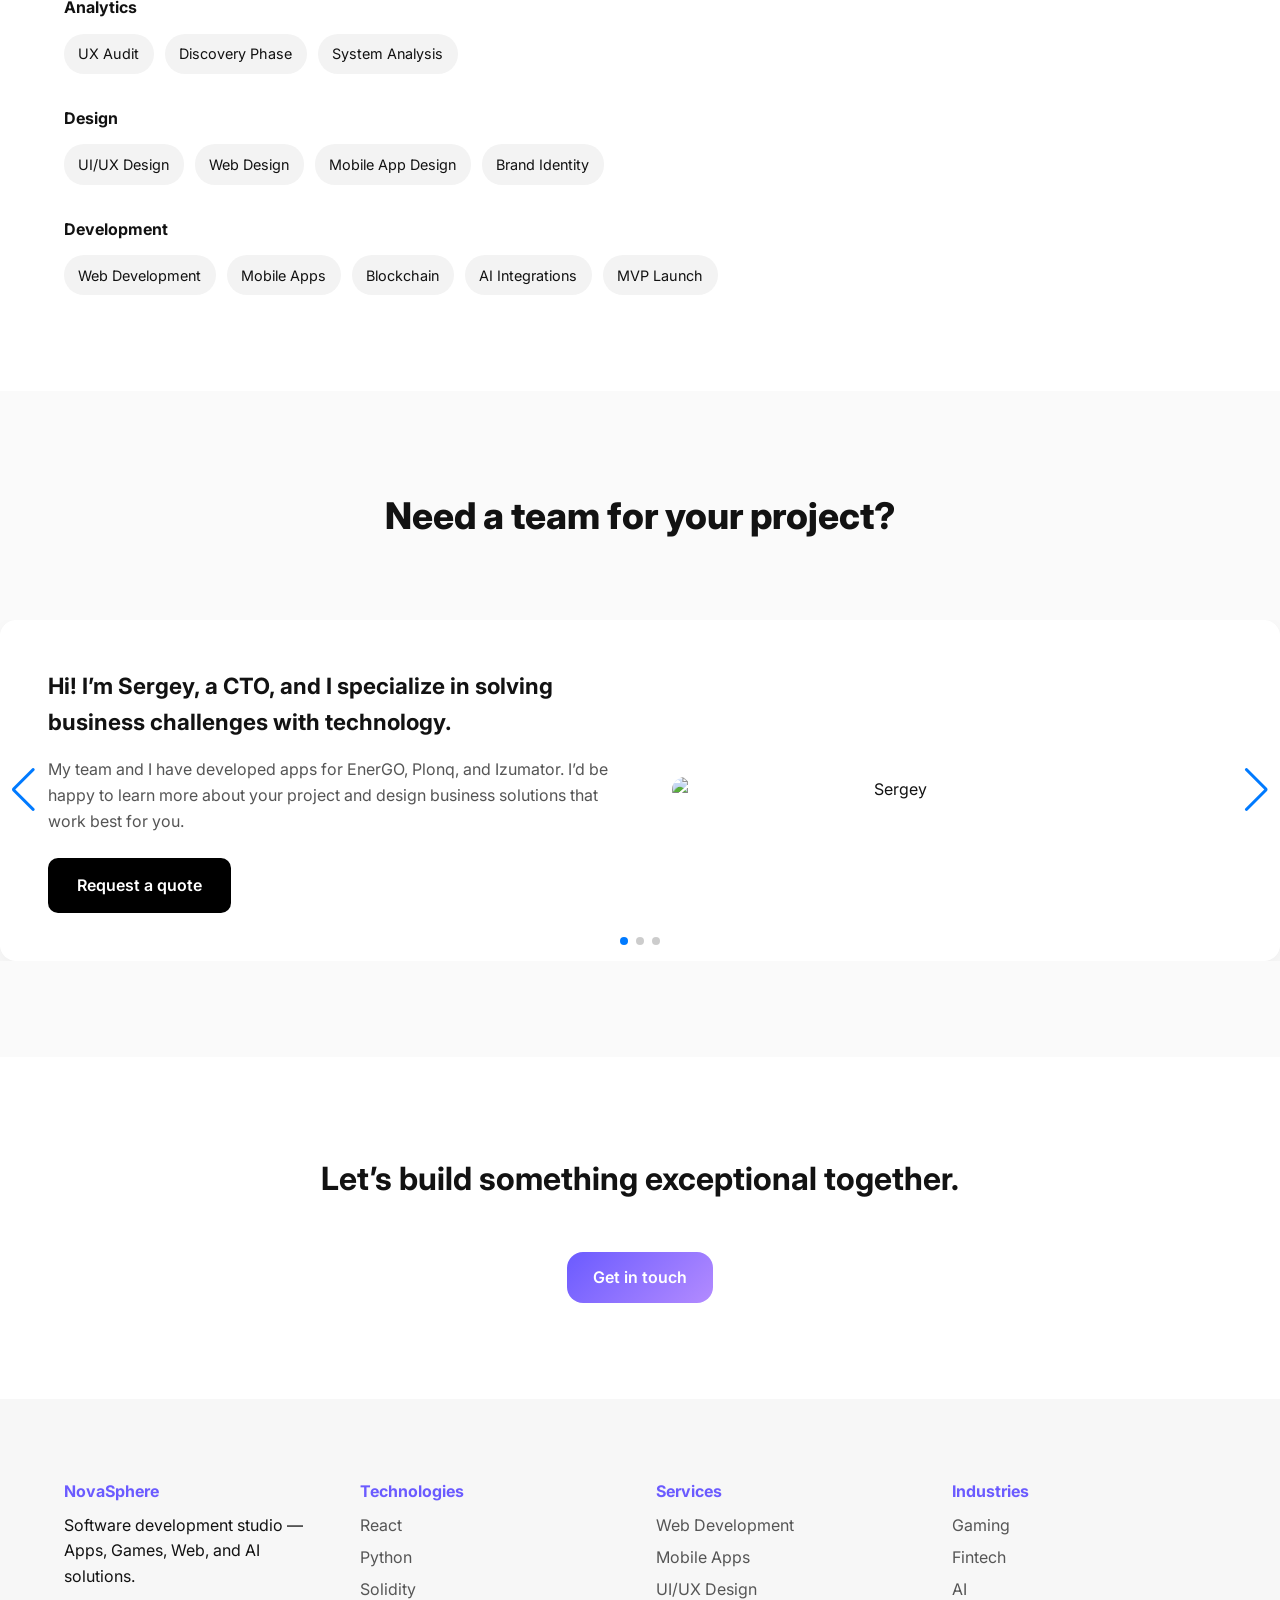
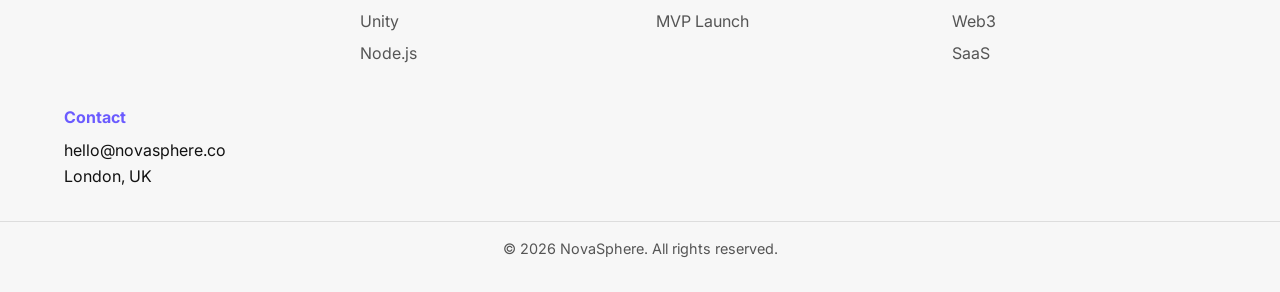
==== commit 50afa1fb: "index updater" ====
--- a/index.html
+++ b/index.html
@@ -1,190 +1,326 @@
 <!DOCTYPE html>
-<html lang="en" class="has-transitions">
+<html lang="en">
 <head>
-  <meta charset="UTF-8" />
-  <meta name="viewport" content="width=device-width, initial-scale=1.0" />
+  <meta charset="UTF-8">
+  <meta name="viewport" content="width=device-width, initial-scale=1.0">
   <title>NovaSphere • Digital Product Studio</title>
-  <meta name="description" content="NovaSphere — We make apps, games, websites & brands. A digital studio for creative innovators." />
-  <link rel="preconnect" href="https://fonts.googleapis.com">
-  <link rel="preconnect" href="https://fonts.gstatic.com" crossorigin>
-  <link href="https://fonts.googleapis.com/css2?family=Inter:wght@300;400;500;600;700;900&display=swap" rel="stylesheet">
+  <meta name="description" content="NovaSphere — a modern digital product studio crafting apps, games, websites & brands.">
+  <link href="https://fonts.googleapis.com/css2?family=Inter:wght@400;500;600;700;900&display=swap" rel="stylesheet">
   <link rel="stylesheet" href="https://cdnjs.cloudflare.com/ajax/libs/font-awesome/6.5.0/css/all.min.css">
-  <link rel="stylesheet" href="https://cdn.jsdelivr.net/npm/swiper@11/swiper-bundle.min.css"/>
-  <link rel="stylesheet" href="https://unpkg.com/aos@2.3.4/dist/aos.css"/>
-  <link rel="stylesheet" href="assets/css/styles.css"/>
-  
+  <link rel="stylesheet" href="assets/css/nova.css">
 </head>
 <body>
 
-<header class="ns-header">
+<!-- ===================== HEADER ===================== -->
+<header class="nav-header">
   <div class="container nav-wrap">
-    <a class="brand" href="index.html">
-      <img class="brand-logo" src="assets/img/Nova.png" alt="NovaSphere logo" width="88" height="88" />
-      NovaSphere
+    <a href="#" class="brand">
+      <img src="assets/img/Nova.png" alt="NovaSphere Logo" width="70" height="70">
+      <span>NovaSphere</span>
     </a>
-    <nav id="nav" class="nav">
-      <a href="#about">About</a>
-      <a href="#services">Services</a>
+    <nav class="nav">
       <a href="projects.html">Projects</a>
-      <a href="#testimonials">Testimonials</a>
-      <a href="blog.html">Blog</a>
-      <a href="contact.html" class="btn btn-primary">Contact</a>
+      
+      <a href="#team">Team</a>
+      <a href="company.html">About</a>
+      <a href="contact.html" class="btn btn-primary">Request a quote</a>
     </nav>
-    <div class="nav-ctrls">
-      <button id="themeToggle" class="icon-btn"><i class="fa-regular fa-moon"></i></button>
-      <button id="hamburger" class="icon-btn"><i class="fa-solid fa-bars-staggered"></i></button>
-    </div>
+    <button id="hamburger"><i class="fa-solid fa-bars"></i></button>
   </div>
 </header>
 
-<main>
-  <!-- Hero -->
-  <section class="hero container">
-    <div class="hero-left" data-aos="fade-right">
-      <p class="eyebrow">
-        700+ Projects completed ✦ Based in London, UK
-        <img class="flag" style="height:.95em;width:auto;margin-left:.35em;vertical-align:-.12em"
-          src="https://cdn.jsdelivr.net/gh/lipis/flag-icons/flags/4x3/gb.svg" alt="UK" loading="lazy">
-      </p>
-      <h1 class="display">We make <span class="grad">apps, games, websites</span><br>& brands</h1>
-      <p class="muted">From concept to code, we craft digital experiences that delight, scale, and convert.</p>
-      <div class="cta-row">
-        <a class="btn btn-primary btn-lg" href="contact.html#talk"><i class="fa-regular fa-message"></i> Let's talk</a>
-        <div class="avatar-stack">
-          <img src="https://i.pravatar.cc/60?img=11" alt="client"/>
-          <img src="https://i.pravatar.cc/60?img=15" alt="client"/>
-          <img src="https://i.pravatar.cc/60?img=5" alt="client"/>
-        </div>
-        <span class="mini-note">We get <b>booked fast</b> 🔥</span>
-      </div>
-    </div>
-    <div class="hero-right" data-aos="zoom-in">
-      <div class="hero-card">
-        <div class="hc-top"><span class="dot"></span><span class="dot"></span><span class="dot"></span></div>
-        <img class="mock" data-parallax="0.12" src="assets/img/samp4.jpg" alt="Showcase placeholder"/>
-      </div>
-    </div>
-  </section>
-
-  <!-- About -->
-  <section id="about" class="container" data-aos="fade-up">
-    <h2>About NovaSphere</h2>
-    <p class="muted">We are a multidisciplinary team of designers, engineers, and strategists helping brands make their mark through technology and creativity.</p>
-    <div class="stats-grid">
-      <div><h3>700+</h3><p>Projects Completed</p></div>
-      <div><h3>50+</h3><p>Global Clients</p></div>
-      <div><h3>8+</h3><p>Years Experience</p></div>
-      <div><h3>98%</h3><p>Client Retention</p></div>
-    </div>
-  </section>
-
-  <!-- Services -->
-  <section id="services" class="container services">
-    <h2 data-aos="fade-up">What we do</h2>
-    <div class="grid-3">
-      <div class="card" data-aos="fade-up" data-aos-delay="50">
-        <i class="fa-solid fa-pen-ruler big"></i>
-        <h3>Design</h3>
-        <p class="muted">UI/UX, wireframes, systems, and animated prototypes.</p>
-      </div>
-      <div class="card" data-aos="fade-up" data-aos-delay="150">
-        <i class="fa-solid fa-code big"></i>
-        <h3>Development</h3>
-        <p class="muted">Apps, websites & games — robust, scalable, and fast.</p>
-      </div>
-      <div class="card" data-aos="fade-up" data-aos-delay="250">
-        <i class="fa-solid fa-wand-magic-sparkles big"></i>
-        <h3>Branding</h3>
-        <p class="muted">Naming, identity, guidelines, and launch campaigns.</p>
-      </div>
-    </div>
-  </section>
-
-  <!-- Process -->
-  <section class="container" id="process" data-aos="fade-up">
-    <h2>Our Process</h2>
-    <div class="process-grid">
-      <div class="process-step"><i class="fa-solid fa-lightbulb big"></i><h4>1. Discovery</h4><p>We dive into your goals, audience, and product vision.</p></div>
-      <div class="process-step"><i class="fa-solid fa-palette big"></i><h4>2. Design</h4><p>We craft stunning visuals and user-friendly interfaces.</p></div>
-      <div class="process-step"><i class="fa-solid fa-gears big"></i><h4>3. Build</h4><p>We develop fast, secure, and scalable digital products.</p></div>
-      <div class="process-step"><i class="fa-solid fa-rocket big"></i><h4>4. Launch</h4><p>We deploy, monitor, and help you grow your product.</p></div>
-    </div>
-  </section>
-
-  <!-- Featured Case -->
-  <section class="container featured" id="featured">
-    <div class="featured-card" data-aos="fade-up">
-      <div class="fc-media"><img src="assets/img/isoraa.png" alt="Case preview"/></div>
-      <div class="fc-body">
-        <div class="pill-row"><span class="pill">#UX Audit</span><span class="pill">#Product Redesign</span><span class="pill">#Web Dev</span></div>
-        <h3>Optimizing GRC software for top institutions</h3>
-        <ul class="meta">
-          <li><b>Client:</b> SaltyCloud, Texas, USA</li>
-          <li><b>Stack:</b> React, Python, AWS</li>
-          <li><b>Timeline:</b> 12 months</li>
-        </ul>
-        <a class="btn btn-secondary" href="projects.html">Explore case study</a>
-      </div>
-    </div>
-  </section>
-
-  <!-- Testimonials -->
-  <section class="container" id="testimonials">
-    <div class="section-head"><h2 data-aos="fade-up">What Clients Say</h2></div>
-    <div class="swiper" data-aos="fade-up">
-      <div class="swiper-wrapper">
-        <div class="swiper-slide t-card"><p>“NovaSphere turned our vision into a sleek SaaS app — incredible speed.”</p><div class="t-meta"><img src="https://i.pravatar.cc/80?img=7"/><div><b>Michelle</b><span>COO, Fintech</span></div></div></div>
-        <div class="swiper-slide t-card"><p>“They designed and built a casino platform that performs flawlessly.”</p><div class="t-meta"><img src="https://i.pravatar.cc/80?img=3"/><div><b>Arman</b><span>Founder, Gaming</span></div></div></div>
-        <div class="swiper-slide t-card"><p>“The team’s attention to detail and animations blew us away.”</p><div class="t-meta"><img src="https://i.pravatar.cc/80?img=12"/><div><b>Ola</b><span>CTO, Health</span></div></div></div>
-        <div class="swiper-slide t-card"><p>“Our brand launch went viral thanks to their design strategy.”</p><div class="t-meta"><img src="https://i.pravatar.cc/80?img=14"/><div><b>Camila</b><span>CMO, Fashion</span></div></div></div>
-        <div class="swiper-slide t-card"><p>“Phenomenal team. Always responsive, always ahead of schedule.”</p><div class="t-meta"><img src="https://i.pravatar.cc/80?img=19"/><div><b>Lucas</b><span>Startup Founder</span></div></div></div>
-        <div class="swiper-slide t-card"><p>“Animations and transitions made our product shine — A+ work.”</p><div class="t-meta"><img src="https://i.pravatar.cc/80?img=27"/><div><b>Yasmin</b><span>CEO, Tech Studio</span></div></div></div>
-        <div class="swiper-slide t-card"><p>“They deliver enterprise-quality work for startups — a rare find.”</p><div class="t-meta"><img src="https://i.pravatar.cc/80?img=30"/><div><b>Daniel</b><span>Manager, SaaS</span></div></div></div>
-        <div class="swiper-slide t-card"><p>“10/10 collaboration — design, dev, and brand alignment done right.”</p><div class="t-meta"><img src="https://i.pravatar.cc/80?img=40"/><div><b>Sophia</b><span>Creative Director</span></div></div></div>
-      </div>
-      <div class="swiper-pagination"></div>
-    </div>
-  </section>
-
-  <!-- CTA -->
-  <section class="cta container" data-aos="zoom-in">
-    <div class="cta-inner">
-      <h3>Got a project? Let’s build something people love.</h3>
-      <div>
-        <a class="btn btn-primary" href="contact.html#quote">Get a quote</a>
-        <a class="btn" href="contact.html#call">Book a call</a>
-      </div>
-    </div>
-  </section>
-</main>
-
-<footer class="ns-footer">
+<!-- ===================== HERO VIDEO SECTION ===================== -->
+<!-- ===================== HERO VIDEO SECTION ===================== -->
+<section class="hero">
+  <div class="home_hero-video_wrapper">
+    <div class="home_hero-video_embed w-embed w-iframe">
+      <div style="position: relative; padding-top: 53.125%; width: 100%;">
+        <iframe id="kinescope-player"
+          src="https://kinescope.io/47s5ehpSk3ujKpgTwoVTbr"
+          allow="autoplay; fullscreen; picture-in-picture; encrypted-media; gyroscope; accelerometer; clipboard-write; screen-wake-lock;"
+          frameborder="0"
+          allowfullscreen
+          style="position: absolute; width: 100%; height: 100%; top: 0; left: 0;">
+        </iframe>
+      </div>
+    </div>
+  </div>
+
+  <div class="hero-overlay"></div>
+  <div class="hero-content">
+    <h1>Mobile & Web App Development</h1>
+    <p>We help startups and enterprises design, build and launch world-class digital products.</p>
+    <a href="contact.html" class="btn btn-dark">Contact us</a>
+  </div>
+</section>
+
+
+<!-- ===================== CLIENTS / PARTNERS ===================== -->
+<!-- ===================== LOGO STRIP ===================== -->
+<section class="partners logo-strip">
+  <div class="logo-strip__rail">
+    <div class="logo-strip__track">
+      <img src="https://cdn.prod.website-files.com/678ccce8ba65076a9fdb8a49/67c6eb39e772f4dc85f26e81_Brand-1.svg" alt="LXP IThub">
+      <img src="https://cdn.prod.website-files.com/678ccce8ba65076a9fdb8a49/67c6eb39fb0cd7e14a0f61d3_Brand-2.svg" alt="Trassir">
+      <img src="https://cdn.prod.website-files.com/678ccce8ba65076a9fdb8a49/67c6eb39a087d1edd8b38c6c_Brand-3.svg" alt="Energo">
+      <img src="https://cdn.prod.website-files.com/678ccce8ba65076a9fdb8a49/67c6eb392e593541d4caf253_Brand-4.svg" alt="Skuratov">
+      <img src="https://cdn.prod.website-files.com/678ccce8ba65076a9fdb8a49/67c6eb39611b18282e1771f3_Brand-5.svg" alt="SOAK">
+      <img src="https://cdn.prod.website-files.com/678ccce8ba65076a9fdb8a49/67c6eb3a91b4fed521dd36b6_Brand-7.svg" alt="Plonq">
+      <img src="https://cdn.prod.website-files.com/678ccce8ba65076a9fdb8a49/67c6eb3b85d7b234e0b6d983_Brand-8.svg" alt="Smartway">
+      <img src="https://cdn.prod.website-files.com/678ccce8ba65076a9fdb8a49/67c6eb3c855536808b515518_Brand-10.svg" alt="Medcare">
+    </div>
+    <div class="logo-strip__track">
+      <img src="https://cdn.prod.website-files.com/678ccce8ba65076a9fdb8a49/67c6eb39e772f4dc85f26e81_Brand-1.svg" alt="LXP IThub">
+      <img src="https://cdn.prod.website-files.com/678ccce8ba65076a9fdb8a49/67c6eb39fb0cd7e14a0f61d3_Brand-2.svg" alt="Trassir">
+      <img src="https://cdn.prod.website-files.com/678ccce8ba65076a9fdb8a49/67c6eb39a087d1edd8b38c6c_Brand-3.svg" alt="Energo">
+      <img src="https://cdn.prod.website-files.com/678ccce8ba65076a9fdb8a49/67c6eb392e593541d4caf253_Brand-4.svg" alt="Skuratov">
+      <img src="https://cdn.prod.website-files.com/678ccce8ba65076a9fdb8a49/67c6eb39611b18282e1771f3_Brand-5.svg" alt="SOAK">
+      <img src="https://cdn.prod.website-files.com/678ccce8ba65076a9fdb8a49/67c6eb3a91b4fed521dd36b6_Brand-7.svg" alt="Plonq">
+      <img src="https://cdn.prod.website-files.com/678ccce8ba65076a9fdb8a49/67c6eb3b85d7b234e0b6d983_Brand-8.svg" alt="Smartway">
+      <img src="https://cdn.prod.website-files.com/678ccce8ba65076a9fdb8a49/67c6eb3c855536808b515518_Brand-10.svg" alt="Medcare">
+    </div>
+  </div>
+</section>
+
+
+<!-- ===================== PROJECTS ===================== -->
+<section id="projects" class="projects">
+  <div class="container">
+    <h2 class="section-title" data-aos="fade-up">Projects</h2>
+
+    <div class="projects-grid">
+      <!-- Energo -->
+      <div class="project-card" data-aos="fade-up" data-aos-delay="50">
+        <div class="project-video">
+          <iframe src="https://kinescope.io/embed/g5tUVwcp4YaqWiam6w31pY" frameborder="0" allow="autoplay; fullscreen; picture-in-picture"></iframe>
+        </div>
+        <div class="project-info">
+          <h3>Energo — Powerbank renting app</h3>
+          <p>IoT, Chats, 1M active users, 6.6K reviews on the App Store and Google Play.</p>
+        </div>
+      </div>
+
+      <!-- KEM -->
+      <div class="project-card" data-aos="fade-up" data-aos-delay="150">
+        <div class="project-video">
+          <iframe src="https://kinescope.io/embed/qiSWjmpvzqQxfSW2LU3qBa" frameborder="0" allow="autoplay; fullscreen; picture-in-picture"></iframe>
+        </div>
+        <div class="project-info">
+          <h3>KEM — Mobile payment platform in Kuwait</h3>
+          <p>Fintech, Credit card linking, QR codes, $1M in investments.</p>
+        </div>
+      </div>
+
+      <!-- WAW -->
+      <div class="project-card" data-aos="fade-up" data-aos-delay="250">
+        <div class="project-video">
+          <iframe src="https://kinescope.io/embed/t1wBTNpSjwQJ8HtSQVu39o" frameborder="0" allow="autoplay; fullscreen; picture-in-picture"></iframe>
+        </div>
+        <div class="project-info">
+          <h3>WAW — App with coupons & lotteries for Egypt</h3>
+          <p>E-commerce, Maps & GPS, 130K active users.</p>
+        </div>
+      </div>
+
+      <!-- Broex -->
+      <div class="project-card" data-aos="fade-up" data-aos-delay="350">
+        <div class="project-video">
+          <img src="https://cdn.prod.website-files.com/67979d011457a45dd6d75e23/67ae09d760ac31a8423c2ace_Frame%201321315482%20(5).webp" alt="Broex">
+        </div>
+        <div class="project-info">
+          <h3>Broex — Multi-currency cryptowallet</h3>
+          <p>Fintech, Investment & trading, Cross-platform app.</p>
+        </div>
+      </div>
+    </div>
+
+    <div class="center-btn">
+      <a href="projects.html" class="btn btn-dark">See all projects</a>
+    </div>
+  </div>
+</section>
+
+
+<!-- ===================== ABOUT / REVIEWS ===================== -->
+<section id="about" class="about">
+  <div class="container about-wrap">
+    <div class="about-image">
+      <img src="https://images.unsplash.com/photo-1600880292203-757bb62b4baf?q=80&w=1600" alt="Team working">
+    </div>
+    <div class="about-text">
+      <h2>About us</h2>
+      <p>We are a multidisciplinary team helping global clients create award-winning products across web, mobile, and blockchain. NovaSphere is known for precision, performance, and design excellence.</p>
+      <div class="review">
+        <div class="reviewer">
+          <img src="https://i.pravatar.cc/80?img=7" alt="Reviewer">
+          <div>
+            <h4>Lou Severine</h4>
+            <p>CEO, Contentplace</p>
+          </div>
+        </div>
+        <blockquote>“NovaSphere helped us build the perfect MVP. Their communication, speed, and results exceeded expectations.”</blockquote>
+      </div>
+    </div>
+  </div>
+</section>
+
+<!-- ===================== SERVICES ===================== -->
+<section id="services" class="services">
+  <div class="container">
+    <h2>Our Services</h2>
+    <div class="service-groups">
+      <div class="service-category">
+        <h4>Analytics</h4>
+        <div class="tags">
+          <span>UX Audit</span><span>Discovery Phase</span><span>System Analysis</span>
+        </div>
+      </div>
+      <div class="service-category">
+        <h4>Design</h4>
+        <div class="tags">
+          <span>UI/UX Design</span><span>Web Design</span><span>Mobile App Design</span><span>Brand Identity</span>
+        </div>
+      </div>
+      <div class="service-category">
+        <h4>Development</h4>
+        <div class="tags">
+          <span>Web Development</span><span>Mobile Apps</span><span>Blockchain</span><span>AI Integrations</span><span>MVP Launch</span>
+        </div>
+      </div>
+    </div>
+  </div>
+</section>
+
+<!-- ===================== TEAM SLIDER ===================== -->
+<section id="team" class="team-section">
+  <div class="container">
+    <h2 class="section-title" data-aos="fade-up">Need a team for your project?</h2>
+  </div>
+
+  <div class="swiper team-swiper">
+    <div class="swiper-wrapper">
+      <!-- Slide 1 -->
+      <div class="swiper-slide team-slide">
+        <div class="team-content">
+          <div class="team-text">
+            <h3>Hi! I’m Sergey, a CTO, and I specialize in solving business challenges with technology.</h3>
+            <p>My team and I have developed apps for EnerGO, Plonq, and Izumator. I’d be happy to learn more about your project and design business solutions that work best for you.</p>
+            <a href="#contact" class="btn btn-dark">Request a quote</a>
+          </div>
+          <div class="team-image">
+            <img src="https://cdn.prod.website-files.com/678ccce8ba65076a9fdb8a49/679204bffe4182e7da8d2cd5_IMG%20(2).webp" alt="Sergey">
+          </div>
+        </div>
+      </div>
+
+      <!-- Slide 2 -->
+      <div class="swiper-slide team-slide">
+        <div class="team-content">
+          <div class="team-text">
+            <h3>Hi! I’m Sergey, a seasoned team lead who builds robust backend architectures.</h3>
+            <p>I’ve led development of Infijoy, ERP-School, and WAW. I’m ready to design your project’s architecture with scalability and security in mind.</p>
+            <a href="#contact" class="btn btn-dark">Request a quote</a>
+          </div>
+          <div class="team-image">
+            <img src="https://cdn.prod.website-files.com/678ccce8ba65076a9fdb8a49/67920047630ed56076edfa93_IMG%20(1).webp" alt="Sergey">
+          </div>
+        </div>
+      </div>
+
+      <!-- Slide 3 -->
+      <div class="swiper-slide team-slide">
+        <div class="team-content">
+          <div class="team-text">
+            <h3>Hi! I’m Anton, a CTO, and I’m passionate about mobile technologies.</h3>
+            <p>I’ve led the development of Moduse and Broex apps. Would love to assist in building and launching your project.</p>
+            <a href="#contact" class="btn btn-dark">Request a quote</a>
+          </div>
+          <div class="team-image">
+            <img src="https://cdn.prod.website-files.com/678ccce8ba65076a9fdb8a49/679204e188331377b38d5f43_IMG%20(3).webp" alt="Anton">
+          </div>
+        </div>
+      </div>
+    </div>
+
+    <!-- Pagination + Navigation -->
+    <div class="swiper-pagination"></div>
+    <div class="swiper-button-prev"></div>
+    <div class="swiper-button-next"></div>
+  </div>
+</section>
+
+
+<!-- ===================== CTA ===================== -->
+<section id="contact" class="cta">
+  <div class="container">
+    <h3>Let’s build something exceptional together.</h3>
+    <a href="mailto:hello@novasphere.co" class="btn btn-primary">Get in touch</a>
+  </div>
+</section>
+
+<!-- ===================== FOOTER ===================== -->
+<footer class="footer">
   <div class="container footer-grid">
     <div>
-      <div class="brand b-lg"><span class="brand-mark">◔</span> NovaSphere</div>
-      <p class="muted">Design • Development • Branding — crafted with precision and care.</p>
-      <div class="newsletter">
-        <input type="email" placeholder="Subscribe for updates">
-        <button><i class="fa-solid fa-paper-plane"></i></button>
-      </div>
-      <div class="socials">
-        <a href="https://www.instagram.com/novasphereco" aria-label="Instagram"><i class="fa-brands fa-instagram"></i></a>
-        <a href="https://t.me/NovaSphereco" aria-label="Telegram"><i class="fa-brands fa-telegram"></i></a>
-        <a href="#" aria-label="LinkedIn"><i class="fa-brands fa-linkedin"></i></a>
-        <a href="#" aria-label="Dribbble"><i class="fa-brands fa-dribbble"></i></a>
-      </div>
-    </div>
-    <div><h4>Studio</h4><ul><li><a href="#about">About</a></li><li><a href="#process">Process</a></li><li><a href="company.html#team">Team</a></li></ul></div>
-    <div><h4>Work</h4><ul><li><a href="projects.html">Projects</a></li><li><a href="#featured">Case Studies</a></li></ul></div>
-    <div><h4>Contact</h4><ul><li><a href="contact.html#quote">Get a quote</a></li><li><a href="contact.html#call">Book a call</a></li><li><a href="mailto:hello@novasphere.co">Email us</a></li></ul></div>
-  </div>
-  <div class="container legal"><span>© <span id="year"></span> NovaSphere. All rights reserved.</span></div>
+      <h4>NovaSphere</h4>
+      <p>Software development studio — Apps, Games, Web, and AI solutions.</p>
+    </div>
+    <div>
+      <h4>Technologies</h4>
+      <ul>
+        <li>React</li><li>Python</li><li>Solidity</li><li>Unity</li><li>Node.js</li>
+      </ul>
+    </div>
+    <div>
+      <h4>Services</h4>
+      <ul>
+        <li>Web Development</li><li>Mobile Apps</li><li>UI/UX Design</li><li>MVP Launch</li>
+      </ul>
+    </div>
+    <div>
+      <h4>Industries</h4>
+      <ul>
+        <li>Gaming</li><li>Fintech</li><li>AI</li><li>Web3</li><li>SaaS</li>
+      </ul>
+    </div>
+    <div>
+      <h4>Contact</h4>
+      <p>hello@novasphere.co</p>
+      <p>London, UK</p>
+    </div>
+  </div>
+  <div class="legal">© <span id="year"></span> NovaSphere. All rights reserved.</div>
 </footer>
 
-<!-- JS -->
+<script>
+document.querySelector("#year").textContent = new Date().getFullYear();
+</script>
+<!-- Swiper CDN -->
+<link rel="stylesheet" href="https://cdn.jsdelivr.net/npm/swiper@11/swiper-bundle.min.css" />
 <script src="https://cdn.jsdelivr.net/npm/swiper@11/swiper-bundle.min.js"></script>
-<script src="https://unpkg.com/aos@2.3.4/dist/aos.js"></script>
-<script src="assets/js/app.js"></script>
+
+<script>
+  const teamSwiper = new Swiper(".team-swiper", {
+    loop: true,
+    speed: 800,
+    slidesPerView: 1,
+    spaceBetween: 40,
+    pagination: {
+      el: ".swiper-pagination",
+      clickable: true,
+    },
+    navigation: {
+      nextEl: ".swiper-button-next",
+      prevEl: ".swiper-button-prev",
+    },
+  });
+</script>
+
+<script>
+const rail = document.querySelector('.logo-strip__rail');
+rail.addEventListener('mouseenter', () => rail.style.animationPlayState = 'paused');
+rail.addEventListener('mouseleave', () => rail.style.animationPlayState = 'running');
+</script>
 
 </body>
 </html>
--- a/assets/css/nova.css
+++ b/assets/css/nova.css
@@ -0,0 +1,449 @@
+:root {
+  --primary: #6b5bff;
+  --accent: #b38bff;
+  --text: #121212;
+  --muted: #555;
+  --bg: #ffffff;
+  --radius: 16px;
+}
+
+/* Reset + Base */
+*{margin:0;padding:0;box-sizing:border-box;}
+body{
+  font-family:"Inter",sans-serif;
+  color:var(--text);
+  background:var(--bg);
+  line-height:1.6;
+}
+img{max-width:100%;display:block;}
+a{text-decoration:none;color:inherit;}
+.container{width:90%;max-width:1300px;margin:auto;}
+.btn{padding:.8em 1.6em;border-radius:var(--radius);font-weight:600;display:inline-block;transition:.3s;}
+.btn-primary{background:linear-gradient(135deg,var(--primary),var(--accent));color:#fff;}
+.btn-primary:hover{opacity:.9;}
+.btn-dark{background:#000;color:#fff;}
+.btn-dark:hover{background:#222;}
+
+/* ======= Header ======= */
+.nav-header {
+  position: sticky;
+  top: 0;
+  width: 100%;
+  background: #fff;
+  z-index: 1000;
+  border-bottom: 1px solid #eee;
+}
+.nav-wrap {
+  display: flex;
+  align-items: center;
+  justify-content: space-between;
+  padding: 1em 0;
+}
+.brand {
+  display: flex;
+  align-items: center;
+  gap: 0.6em;
+  font-weight: 700;
+  font-size: 1.2rem;
+  color: var(--text);
+}
+.brand img {
+  width: 45px;
+  height: auto;
+}
+.nav {
+  display: flex;
+  align-items: center;
+  gap: 1.5em;
+}
+.nav a {
+  font-weight: 500;
+  color: var(--text);
+  transition: color 0.3s ease;
+}
+.nav a:hover {
+  color: var(--primary);
+}
+#hamburger {
+  display: none;
+  background: none;
+  border: none;
+  font-size: 1.4rem;
+}
+
+/* ======= Hero (Kinescope Embed) ======= */
+.hero {
+  position: relative;
+  height: 100vh;
+  width: 100%;
+  overflow: hidden;
+  display: flex;
+  align-items: center;
+  justify-content: center;
+  text-align: center;
+}
+
+.home_hero-video_wrapper {
+  position: absolute;
+  top: 0;
+  left: 0;
+  width: 100%;
+  height: 100%;
+  overflow: hidden;
+}
+
+.home_hero-video_embed iframe {
+  width: 100%;
+  height: 100%;
+  border: none;
+  position: absolute;
+  top: 0;
+  left: 0;
+}
+
+.hero-overlay {
+  position: absolute;
+  top: 0;
+  left: 0;
+  width: 100%;
+  height: 100%;
+  background: linear-gradient(
+    rgba(0, 0, 0, 0.45),
+    rgba(0, 0, 0, 0.55)
+  );
+  z-index: 1;
+}
+
+.hero-content {
+  position: relative;
+  z-index: 2;
+  color: #fff;
+  max-width: 800px;
+  padding: 2em;
+  text-align: center;
+  transform: translateY(20%);
+}
+
+.hero-content h1 {
+  font-size: 3rem;
+  font-weight: 800;
+  margin-bottom: 0.6em;
+}
+
+.hero-content p {
+  font-size: 1.1rem;
+  line-height: 1.6;
+  margin-bottom: 1.8em;
+  color: #eaeaea;
+}
+
+.btn-dark {
+  background: #000;
+  color: #fff;
+  padding: 0.9em 1.8em;
+  border-radius: 10px;
+  transition: all 0.3s ease;
+}
+.btn-dark:hover {
+  background: #1a1a1a;
+}
+
+/* ======= Responsive Fix ======= */
+@media (max-width: 768px) {
+  .hero-content {
+    padding: 1em;
+    transform: translateY(0);
+  }
+  .hero-content h1 {
+    font-size: 2rem;
+  }
+  .nav {
+    display: none;
+  }
+  #hamburger {
+    display: block;
+  }
+}
+
+
+/* ===================== AUTO SCROLLING LOGO STRIP ===================== */
+.partners {
+  width: 100%;
+  overflow: hidden;
+  background: #fff;
+  padding: 3em 0;
+  border-top: 1px solid #f0f0f0;
+  border-bottom: 1px solid #f0f0f0;
+  position: relative;
+}
+
+.logo-strip__rail {
+  display: flex;
+  width: max-content;
+  animation: logoScroll 40s linear infinite;
+}
+
+.logo-strip__track {
+  display: flex;
+  align-items: center;
+  justify-content: center;
+  gap: 6em;
+  flex-shrink: 0;
+}
+
+.logo-strip__track img {
+  height: 40px;
+  filter: grayscale(100%);
+  opacity: 0.8;
+  transition: all 0.3s ease;
+}
+.logo-strip__track img:hover {
+  filter: none;
+  opacity: 1;
+}
+
+@keyframes logoScroll {
+  from { transform: translateX(0); }
+  to { transform: translateX(-50%); }
+}
+
+@media (max-width: 768px) {
+  .logo-strip__track { gap: 3em; }
+  .logo-strip__track img { height: 30px; }
+}
+
+/* Projects */
+.projects{padding:6em 0;}
+.projects h2{text-align:left;font-size:2.5rem;margin-bottom:1.5em;}
+.projects-grid{
+  display:grid;
+  grid-template-columns:repeat(auto-fit,minmax(280px,1fr));
+  gap:2em;
+}
+.project-card{
+  border-radius:var(--radius);
+  overflow:hidden;
+  box-shadow:0 8px 24px rgba(0,0,0,0.08);
+  transition:.3s;
+}
+.project-card:hover{transform:translateY(-6px);}
+.project-info{padding:1em;}
+.project-info h3{font-size:1.1rem;margin-bottom:.4em;}
+.project-info p{color:var(--muted);font-size:.9rem;}
+.center-btn{text-align:center;margin-top:2em;}
+
+/* ===================== PROJECTS ===================== */
+.projects {
+  padding: 6em 0;
+  background: #fff;
+}
+
+.section-title {
+  font-size: 2.5rem;
+  font-weight: 800;
+  text-align: left;
+  margin-bottom: 2em;
+}
+
+.projects-grid {
+  display: grid;
+  grid-template-columns: repeat(auto-fit, minmax(480px, 1fr));
+  gap: 2.5em;
+}
+
+.project-card {
+  background: #fff;
+  border-radius: var(--radius);
+  box-shadow: 0 10px 25px rgba(0,0,0,0.05);
+  overflow: hidden;
+  transition: all 0.4s ease;
+  border: 1px solid #eee;
+}
+.project-card:hover {
+  transform: translateY(-6px);
+  border-color: var(--accent);
+  box-shadow: 0 14px 40px rgba(107,91,255,0.15);
+}
+
+.project-video {
+  position: relative;
+  width: 100%;
+  height: 280px;
+  overflow: hidden;
+}
+.project-video iframe,
+.project-video img {
+  position: absolute;
+  top: 0; left: 0;
+  width: 100%; height: 100%;
+  object-fit: cover;
+}
+
+.project-info {
+  padding: 1.5em;
+}
+.project-info h3 {
+  font-size: 1.2rem;
+  font-weight: 700;
+  margin-bottom: .4em;
+}
+.project-info p {
+  font-size: .95rem;
+  color: var(--muted);
+}
+
+.center-btn {
+  text-align: center;
+  margin-top: 3em;
+}
+.center-btn .btn-dark {
+  background: #000;
+  color: #fff;
+  border-radius: 50px;
+  font-weight: 600;
+  padding: 0.9em 2.4em;
+  transition: all .3s ease;
+}
+.center-btn .btn-dark:hover {
+  background: linear-gradient(135deg, var(--primary), var(--accent));
+}
+
+/* Responsive */
+@media (max-width: 768px) {
+  .projects-grid {
+    grid-template-columns: 1fr;
+  }
+  .project-video { height: 220px; }
+}
+
+
+/* About */
+.about{padding:6em 0;background:#fafafa;}
+.about-wrap{display:flex;flex-wrap:wrap;gap:3em;align-items:center;}
+.about-image{flex:1;}
+.about-text{flex:1;min-width:300px;}
+.about-text h2{font-size:2.2rem;margin-bottom:.6em;}
+.about-text p{color:var(--muted);margin-bottom:2em;}
+.review{background:#fff;padding:1.5em;border-radius:var(--radius);box-shadow:0 5px 18px rgba(0,0,0,0.06);}
+.reviewer{display:flex;align-items:center;gap:1em;margin-bottom:1em;}
+.reviewer img{border-radius:50%;width:60px;height:60px;}
+blockquote{font-style:italic;color:#333;}
+
+/* Services */
+.services{padding:6em 0;}
+.services h2{font-size:2.3rem;margin-bottom:2em;}
+.service-groups{display:grid;gap:2em;}
+.service-category h4{margin-bottom:.8em;}
+.tags{display:flex;flex-wrap:wrap;gap:.7em;}
+.tags span{
+  background:#f3f3f3;padding:.6em 1em;border-radius:20px;
+  font-size:.9rem;transition:.3s;
+}
+.tags span:hover{background:var(--primary);color:#fff;}
+
+/* ===================== TEAM SLIDER ===================== */
+.team-section {
+  padding: 6em 0;
+  background: #fafafa;
+}
+.section-title {
+  font-size: 2.3rem;
+  font-weight: 800;
+  text-align: center;
+  margin-bottom: 2em;
+}
+
+.team-content {
+  display: flex;
+  align-items: center;
+  justify-content: space-between;
+  gap: 4em;
+  flex-wrap: wrap;
+  background: #fff;
+  padding: 3em;
+  border-radius: var(--radius);
+  box-shadow: 0 8px 24px rgba(0,0,0,0.06);
+}
+
+.team-text {
+  flex: 1;
+  min-width: 300px;
+}
+.team-text h3 {
+  font-size: 1.4rem;
+  font-weight: 700;
+  margin-bottom: .8em;
+}
+.team-text p {
+  color: var(--muted);
+  line-height: 1.6;
+  margin-bottom: 1.5em;
+}
+
+.team-image {
+  flex: 1;
+  text-align: center;
+}
+.team-image img {
+  width: 440px;
+  max-width: 100%;
+  border-radius: var(--radius);
+  object-fit: cover;
+}
+
+.swiper {
+  overflow: hidden;
+  padding-bottom: 3em;
+}
+.swiper-button-next,
+.swiper-button-prev {
+  color: var(--primary);
+  transition: all 0.3s ease;
+}
+.swiper-button-next:hover,
+.swiper-button-prev:hover {
+  color: var(--accent);
+}
+.swiper-pagination-bullet {
+  background: var(--primary);
+  opacity: 0.5;
+}
+.swiper-pagination-bullet-active {
+  background: var(--accent);
+  opacity: 1;
+}
+
+/* Responsive */
+@media (max-width: 900px) {
+  .team-content {
+    flex-direction: column-reverse;
+    text-align: center;
+    padding: 2em;
+  }
+  .team-image img {
+    width: 100%;
+    max-height: 300px;
+    object-fit: cover;
+  }
+}
+
+
+/* CTA */
+.cta{padding:6em 0;text-align:center;}
+.cta h3{font-size:2rem;margin-bottom:1.5em;}
+
+/* Footer */
+.footer{background:#f7f7f7;padding:5em 0 2em;}
+.footer-grid{
+  display:grid;
+  grid-template-columns:repeat(auto-fit,minmax(220px,1fr));
+  gap:2em;
+  margin-bottom:2em;
+}
+.footer-grid h4{color:var(--primary);margin-bottom:.5em;}
+.footer-grid ul{list-style:none;}
+.footer-grid ul li{margin-bottom:.4em;color:var(--muted);}
+.footer-grid ul li:hover{color:var(--primary);}
+.legal{text-align:center;color:var(--muted);font-size:.9rem;border-top:1px solid #ddd;padding-top:1em;}
+
+/* Responsive */
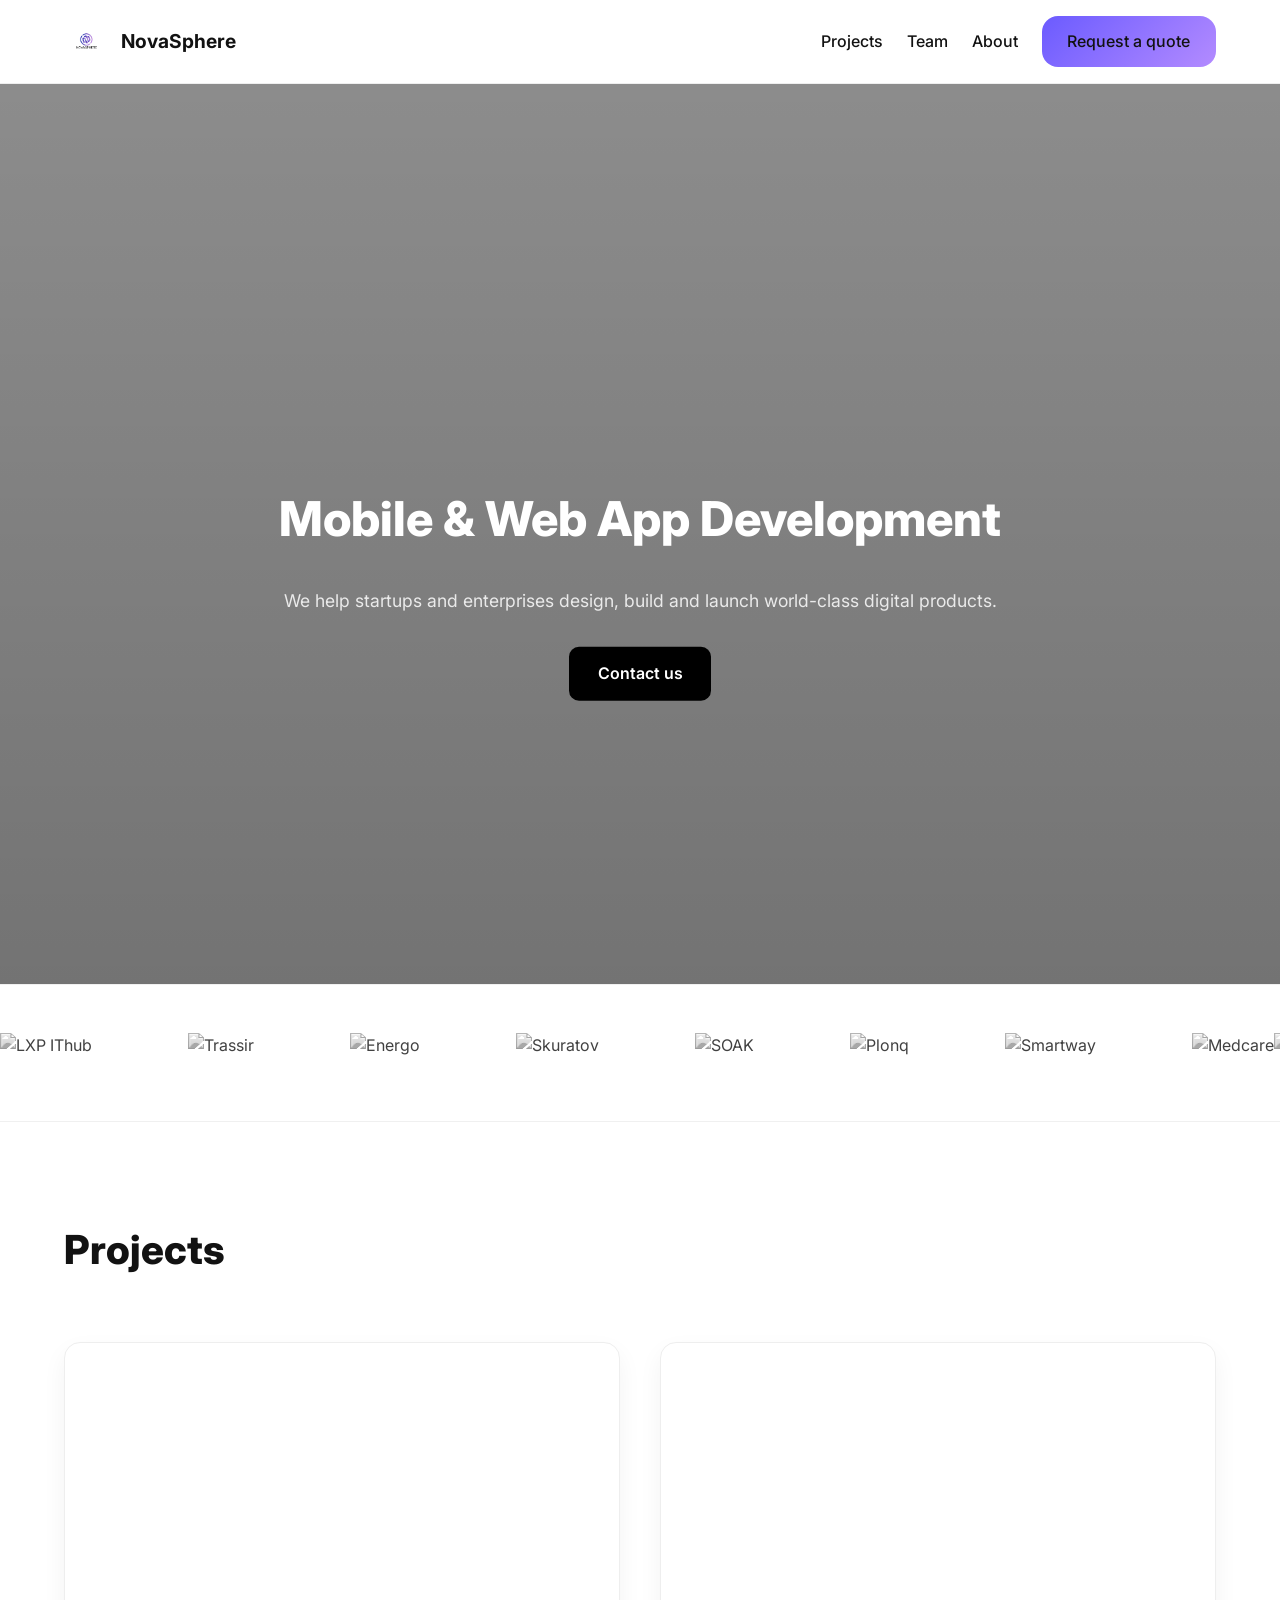
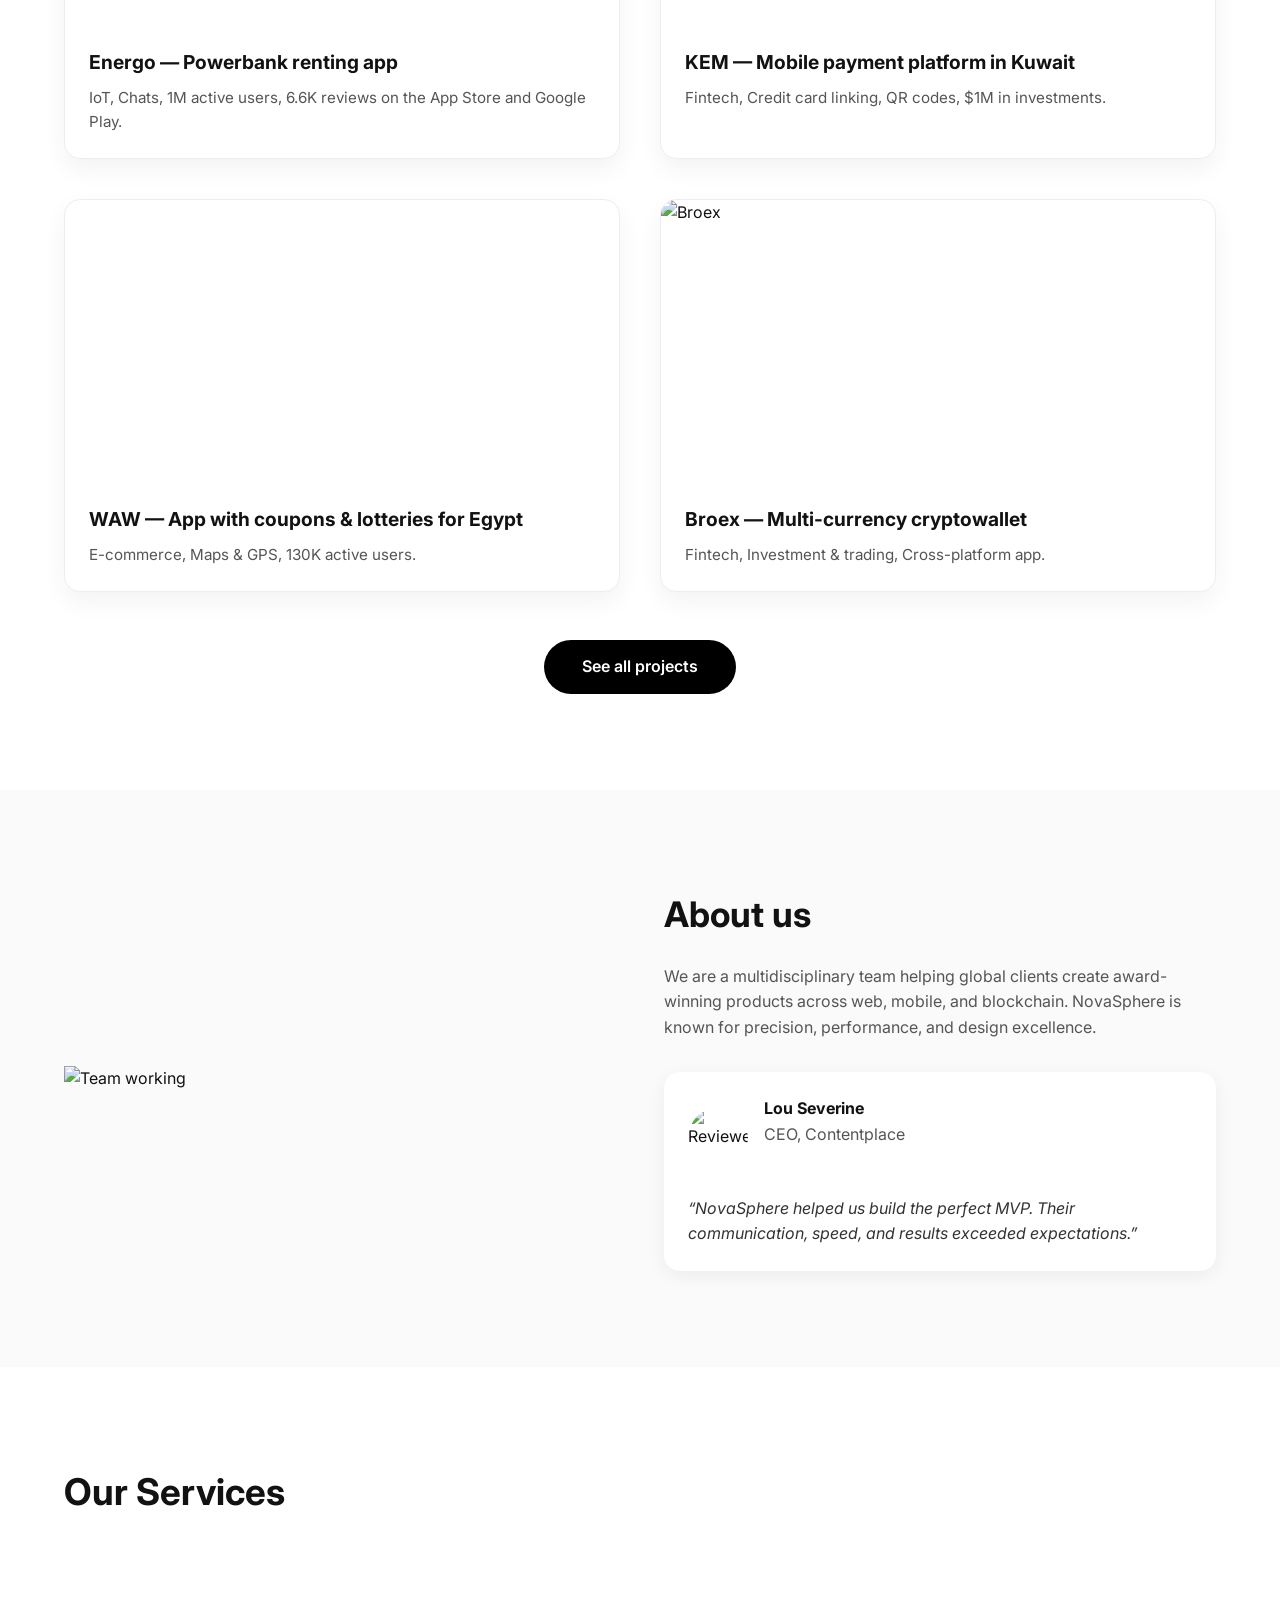
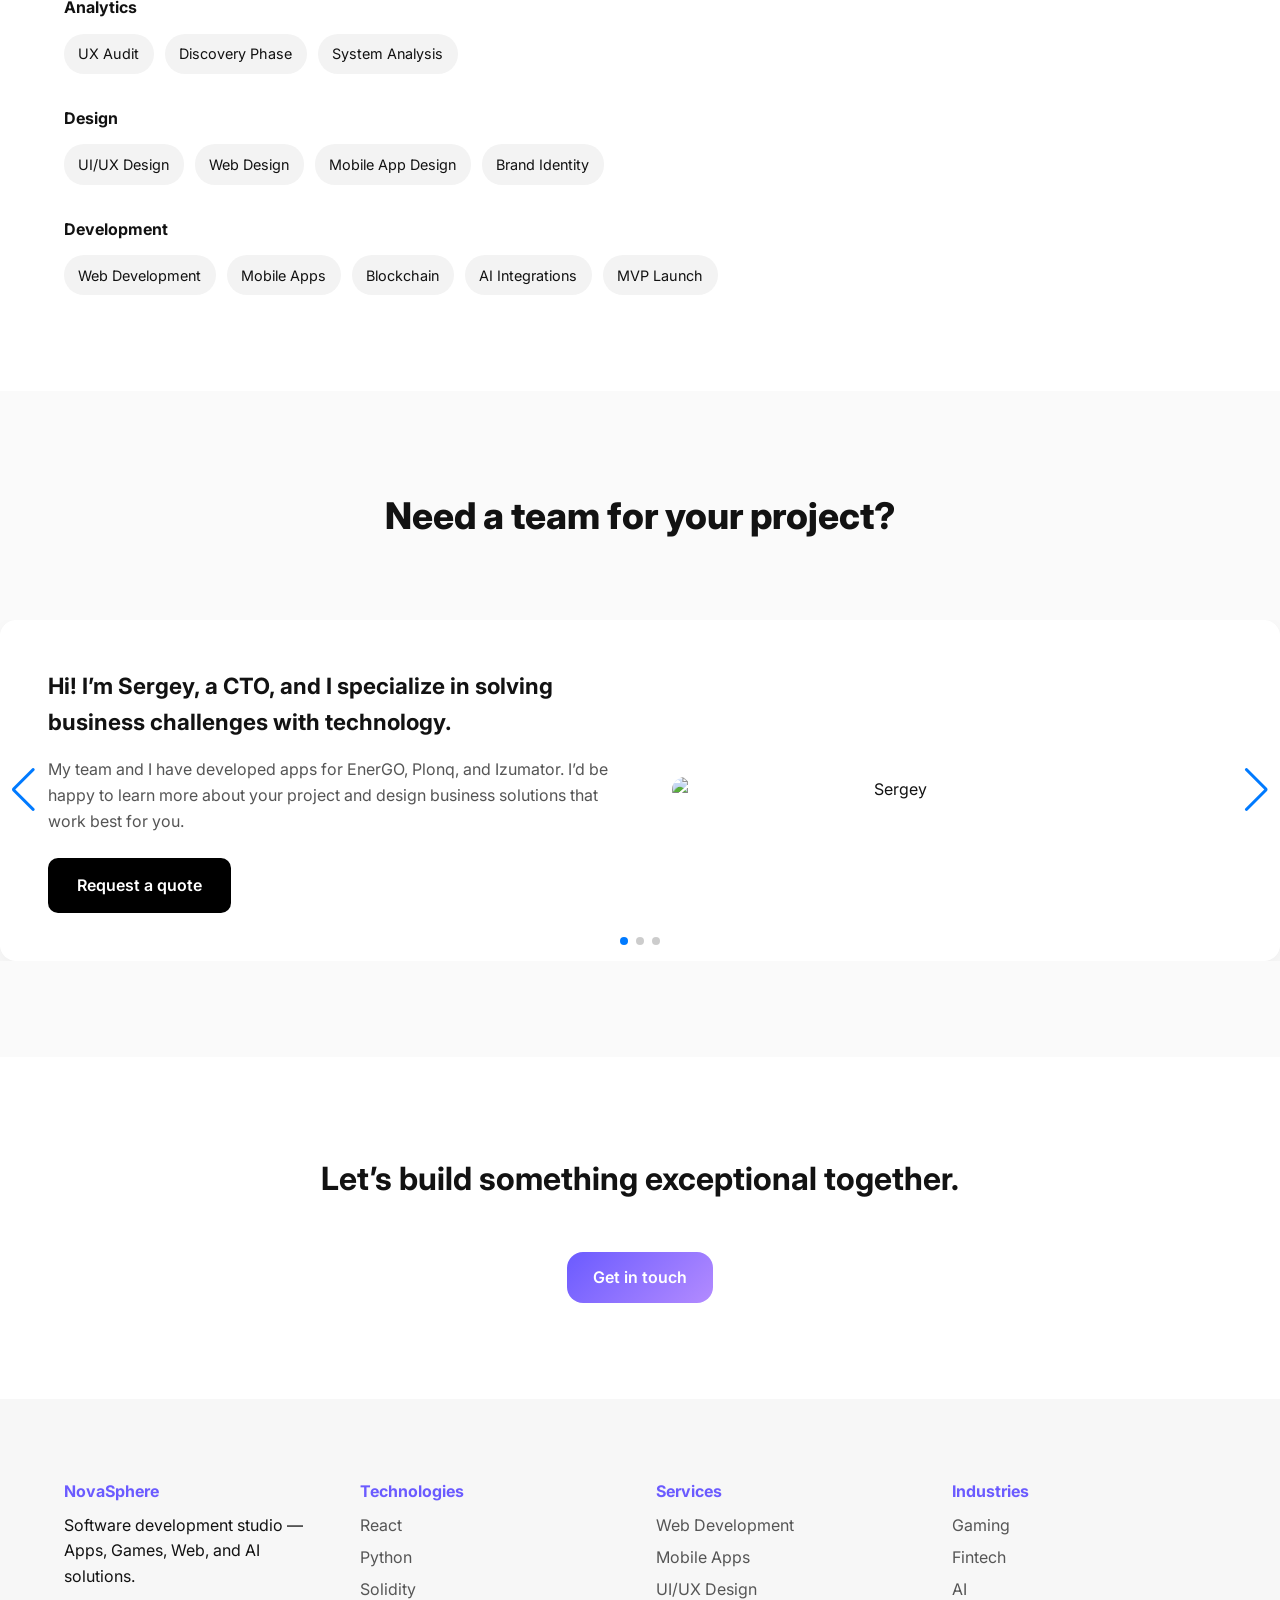
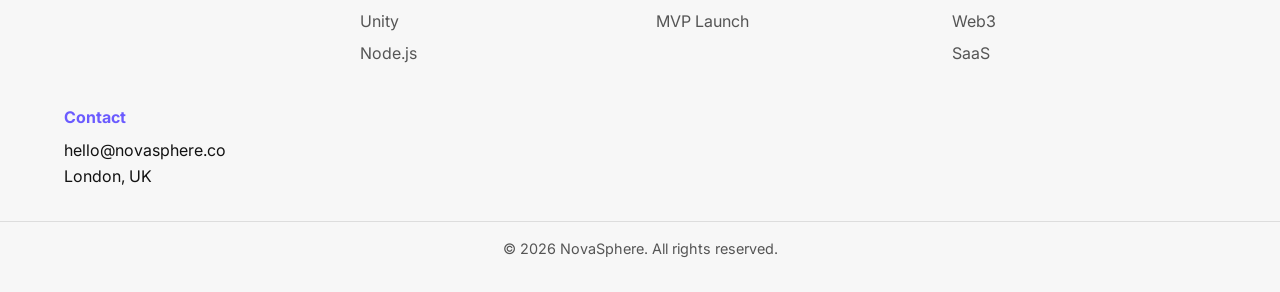
==== commit 032283e2: "Update index.html" ====
--- a/index.html
+++ b/index.html
@@ -18,7 +18,7 @@
       <img src="assets/img/Nova.png" alt="NovaSphere Logo" width="70" height="70">
       <span>NovaSphere</span>
     </a>
-    <nav class="nav">
+    <nav class="nav" id="nav">
       <a href="projects.html">Projects</a>
       
       <a href="#team">Team</a>
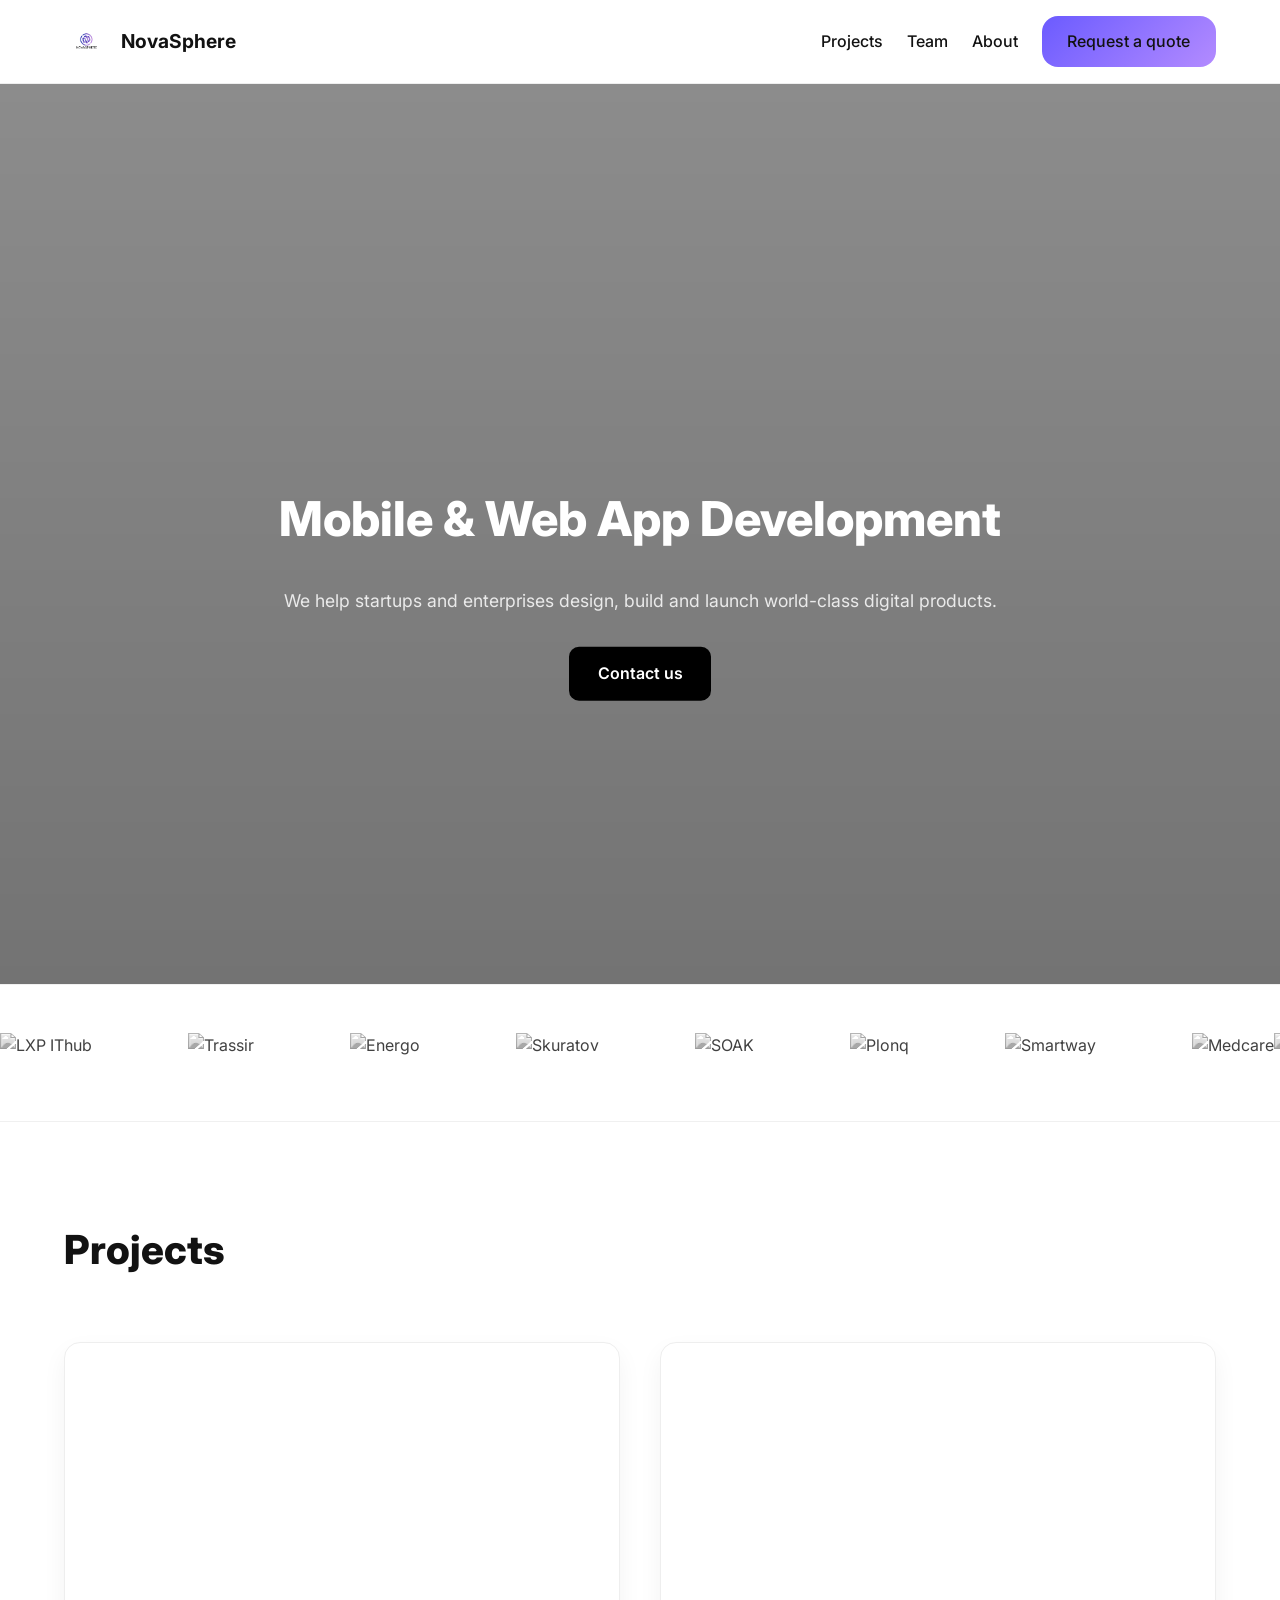
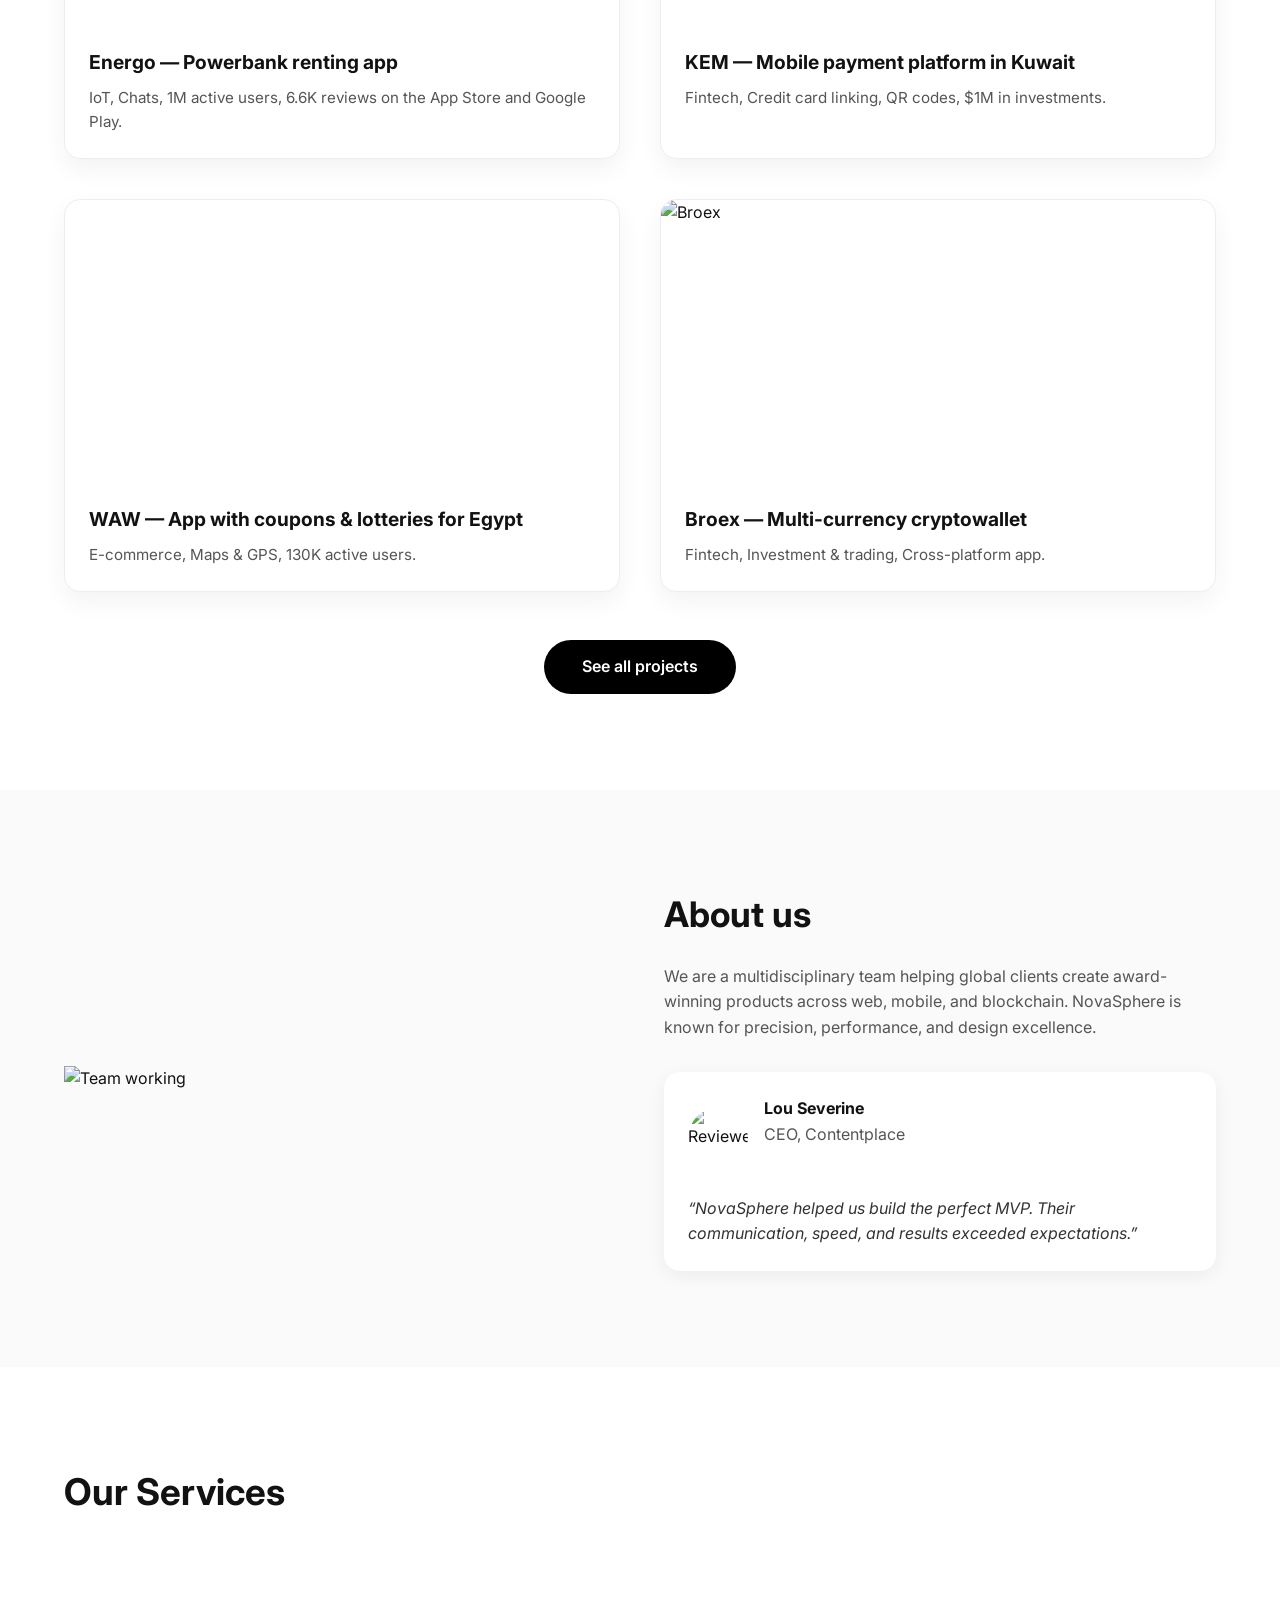
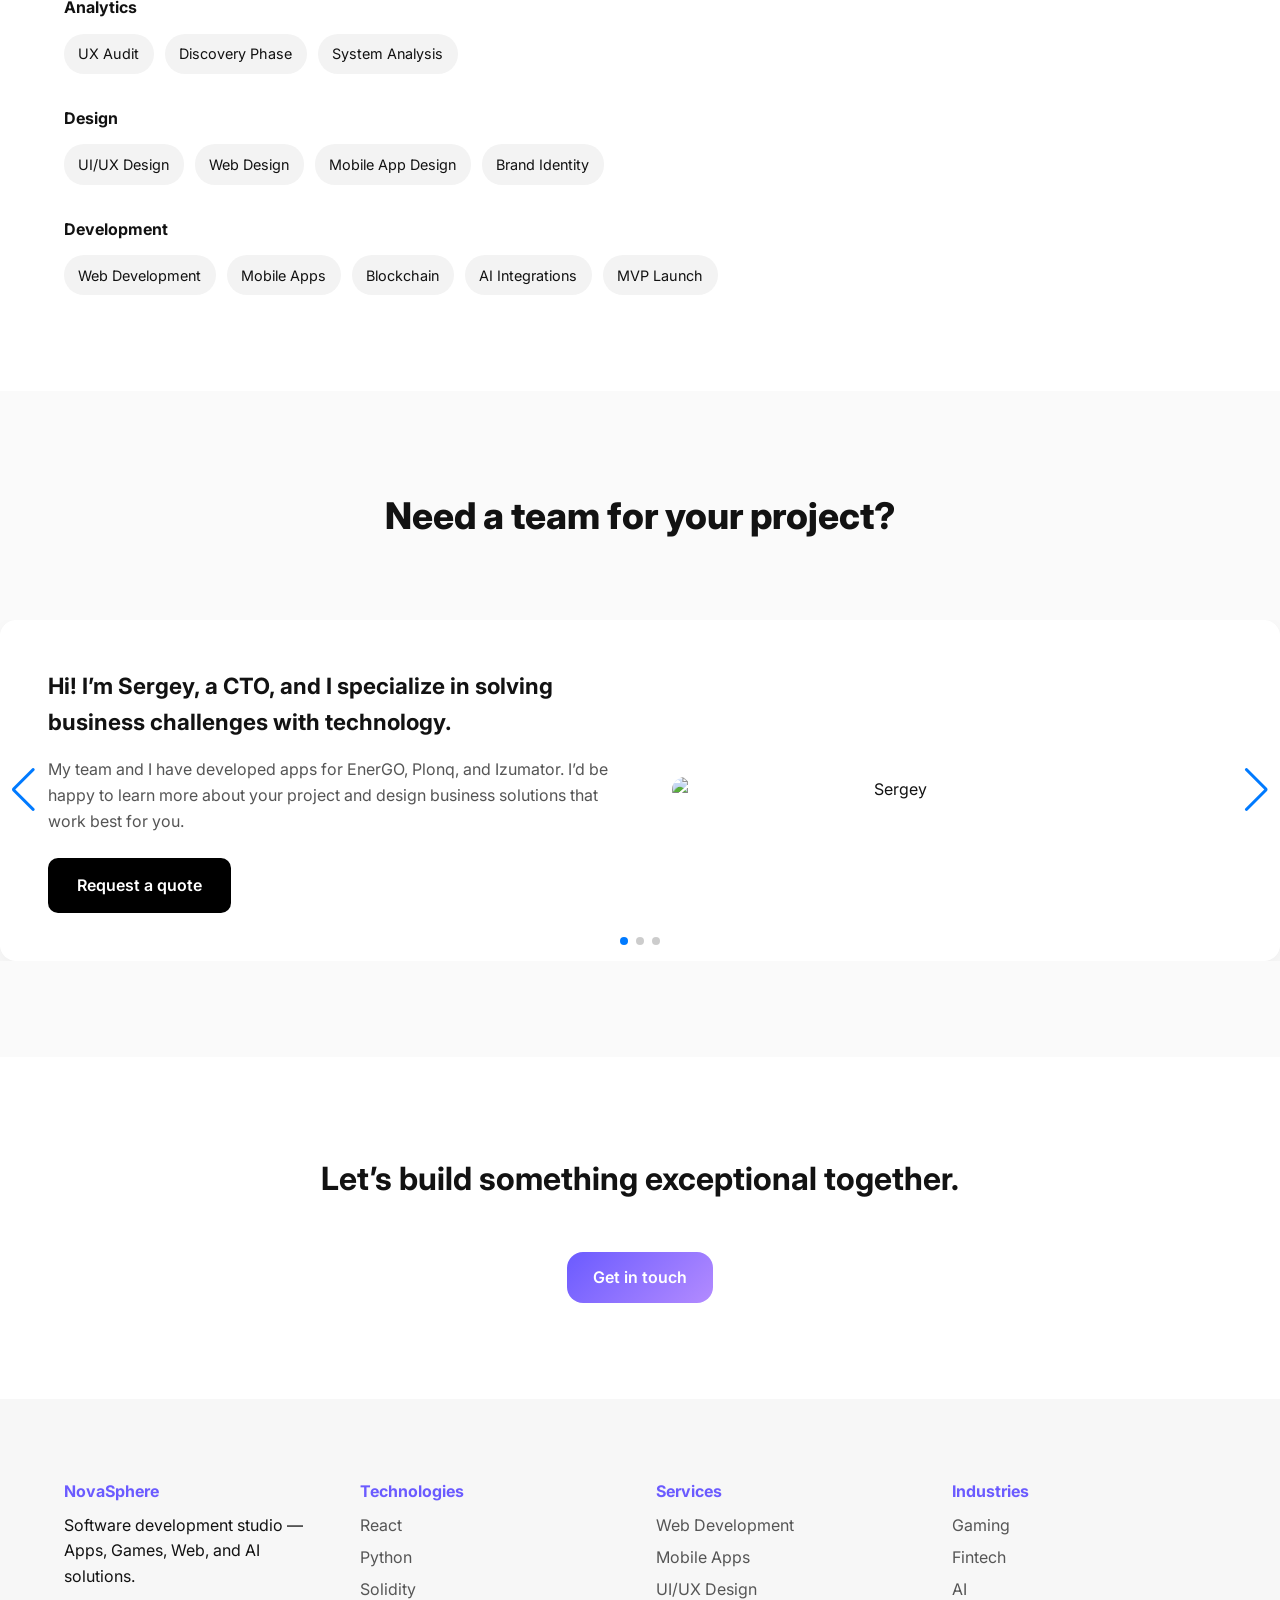
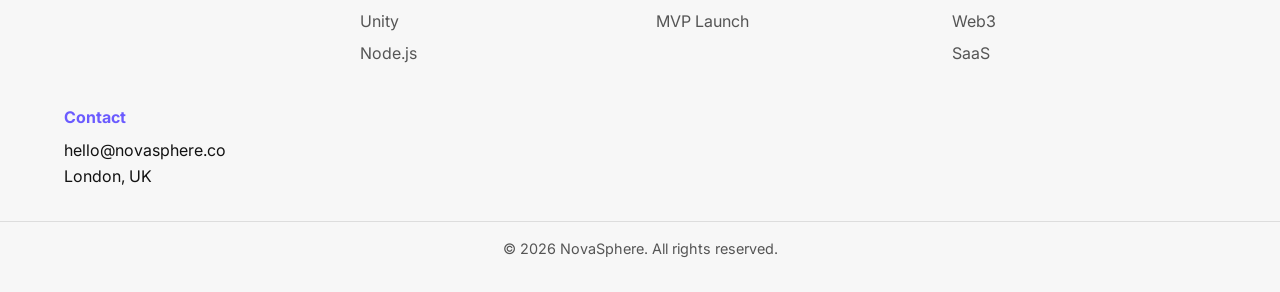
==== commit 8d51cd5f: "Update index.html" ====
--- a/index.html
+++ b/index.html
@@ -295,6 +295,8 @@
 <script>
 document.querySelector("#year").textContent = new Date().getFullYear();
 </script>
+
+<script src="assets/js/nova.js"></script>
 <!-- Swiper CDN -->
 <link rel="stylesheet" href="https://cdn.jsdelivr.net/npm/swiper@11/swiper-bundle.min.css" />
 <script src="https://cdn.jsdelivr.net/npm/swiper@11/swiper-bundle.min.js"></script>
--- a/assets/css/nova.css
+++ b/assets/css/nova.css
@@ -447,3 +447,28 @@
 .legal{text-align:center;color:var(--muted);font-size:.9rem;border-top:1px solid #ddd;padding-top:1em;}
 
 /* Responsive */
+@media (max-width: 768px) {
+
+  .nav {
+    display: none;
+    position: absolute;
+    top: 80px;
+    right: 20px;
+    background: #fff;
+    flex-direction: column;
+    padding: 1.5em;
+    border-radius: 16px;
+    box-shadow: 0 10px 30px rgba(0,0,0,0.1);
+    width: 220px;
+    gap: 1em;
+  }
+
+  .nav.open {
+    display: flex;
+  }
+
+  #hamburger {
+    display: block;
+    cursor: pointer;
+  }
+}
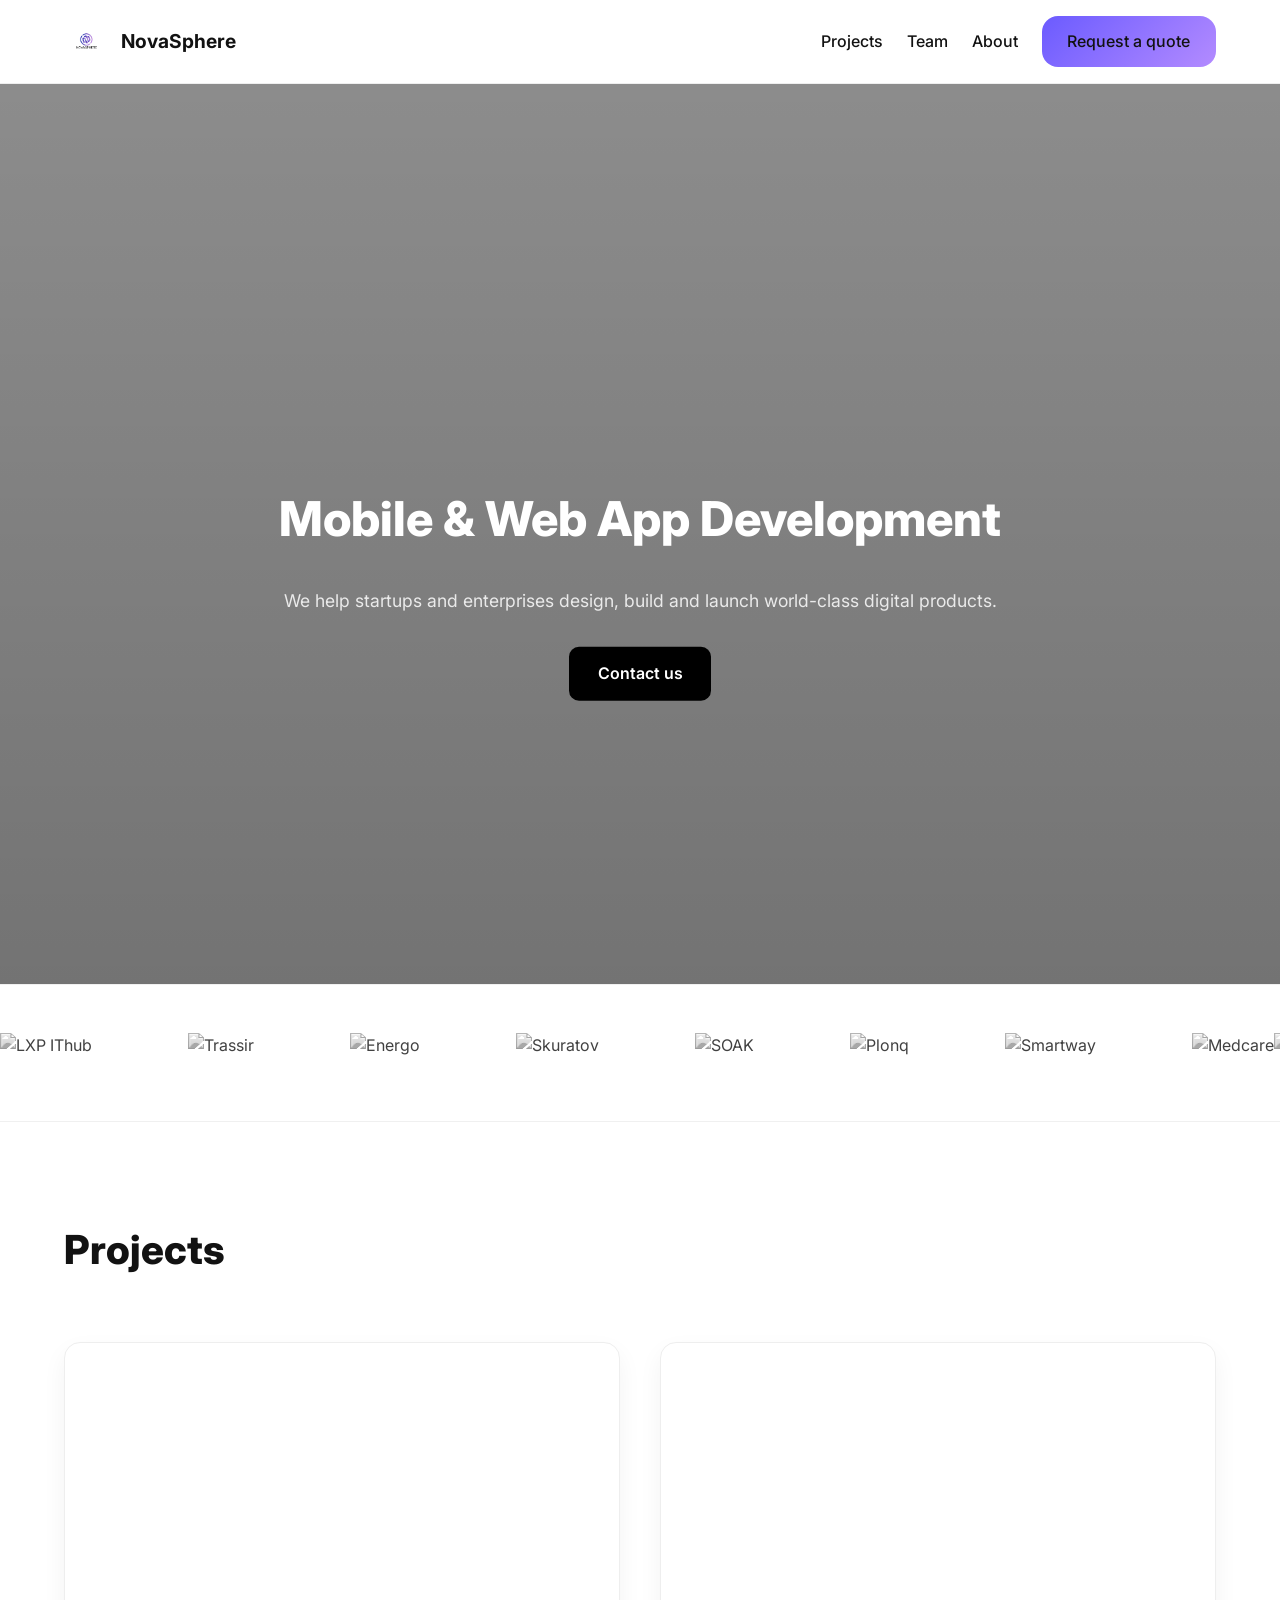
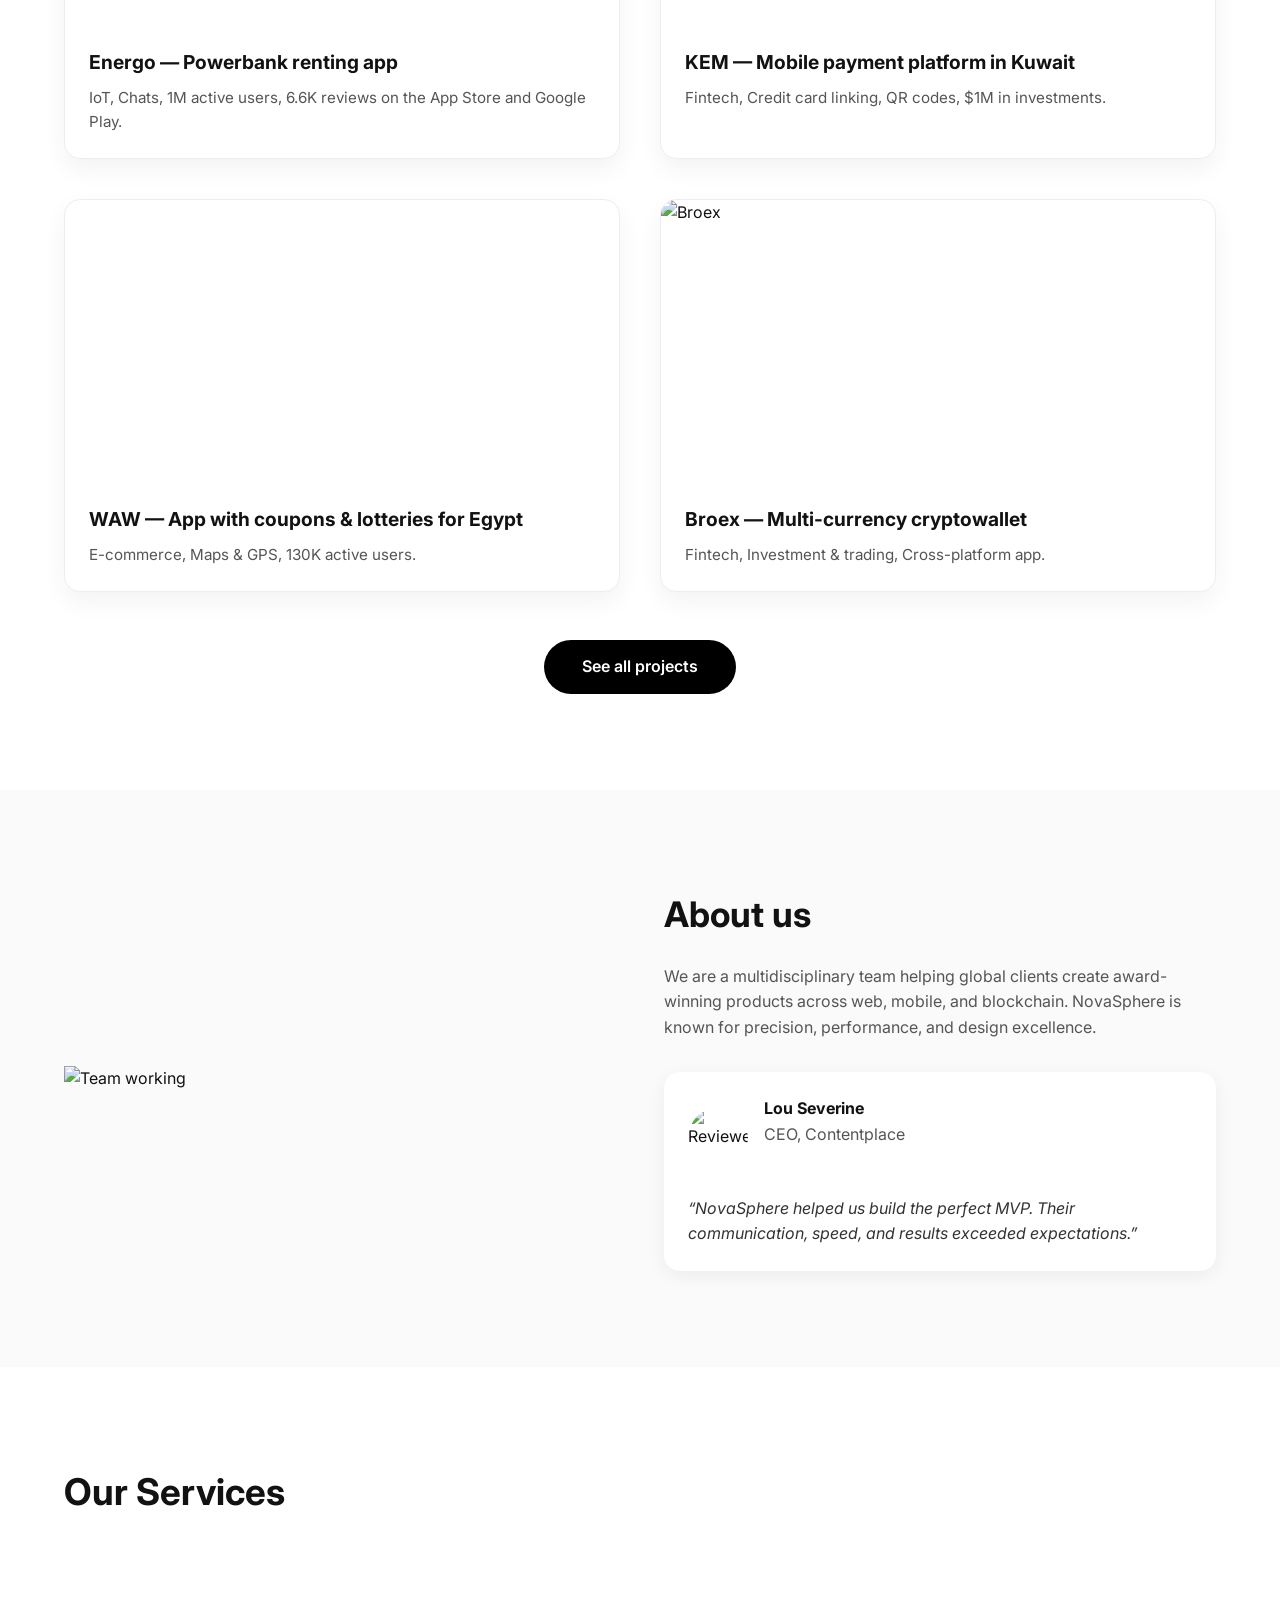
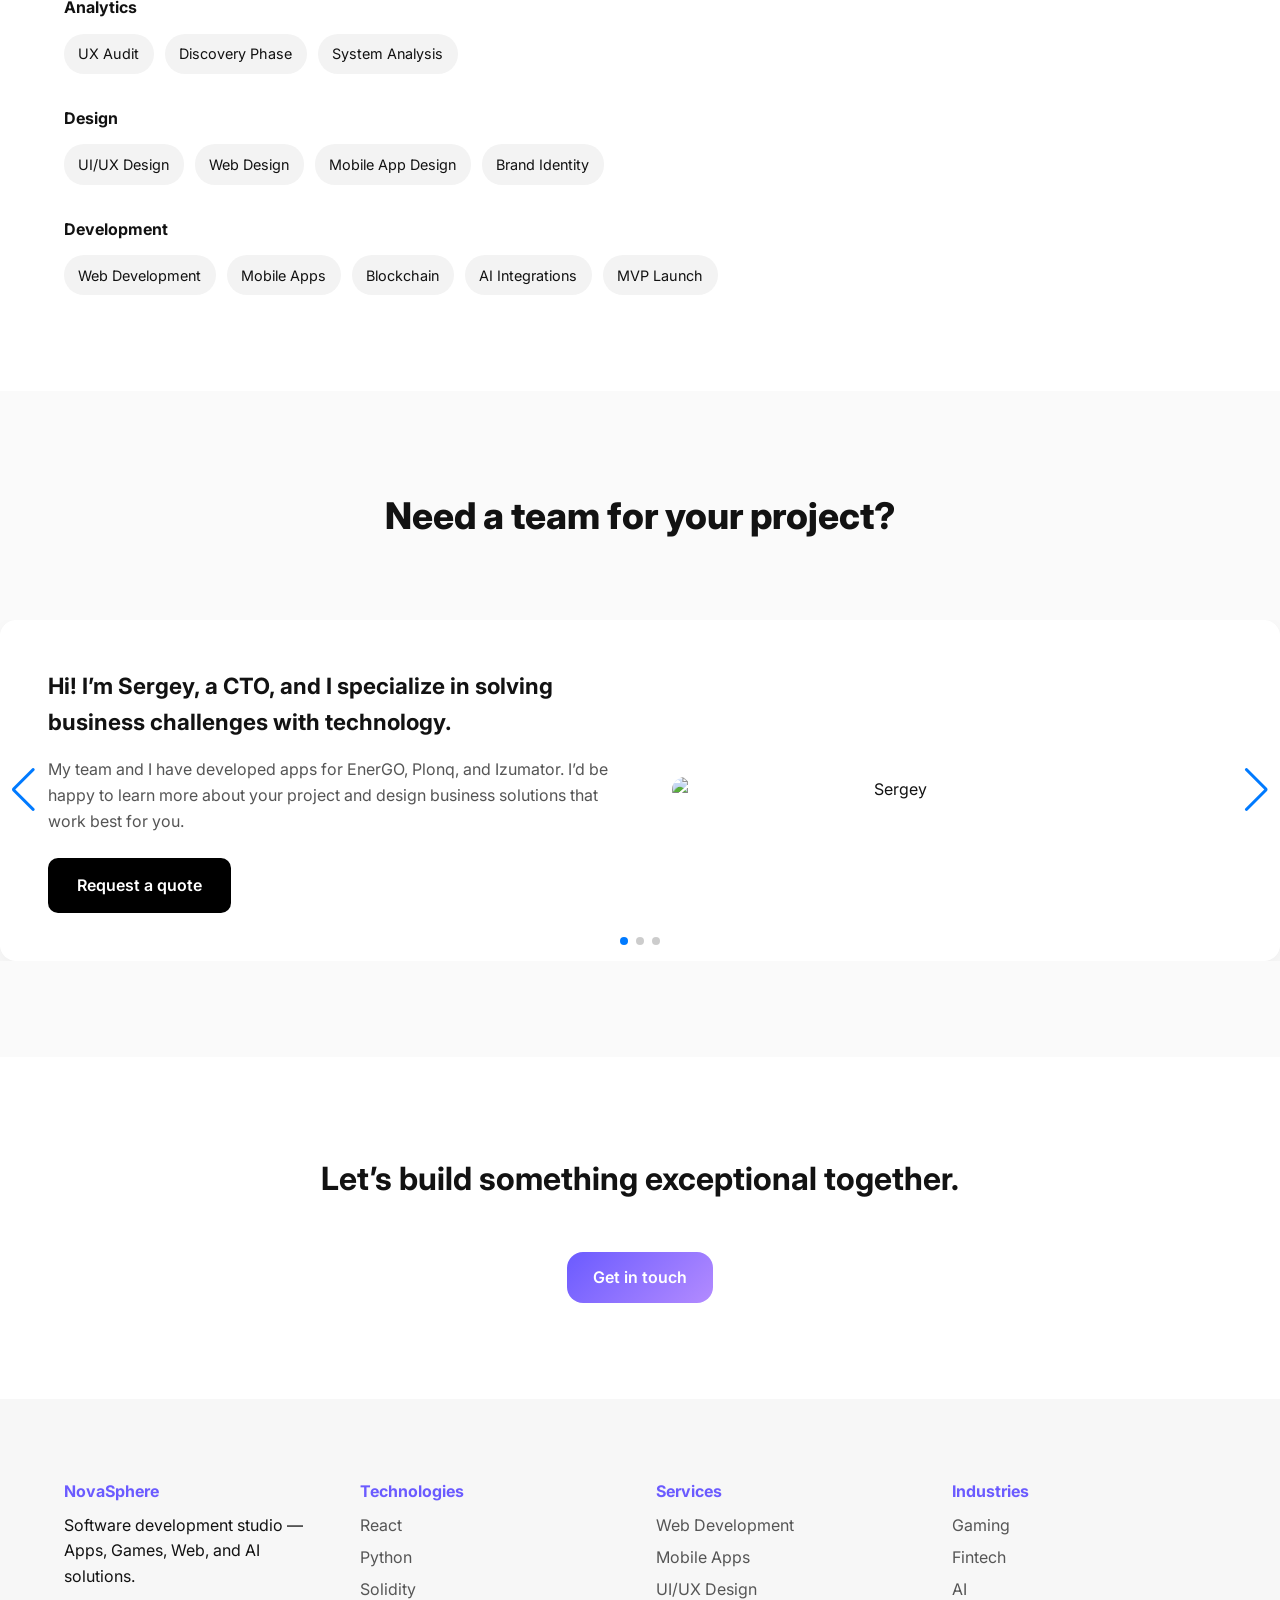
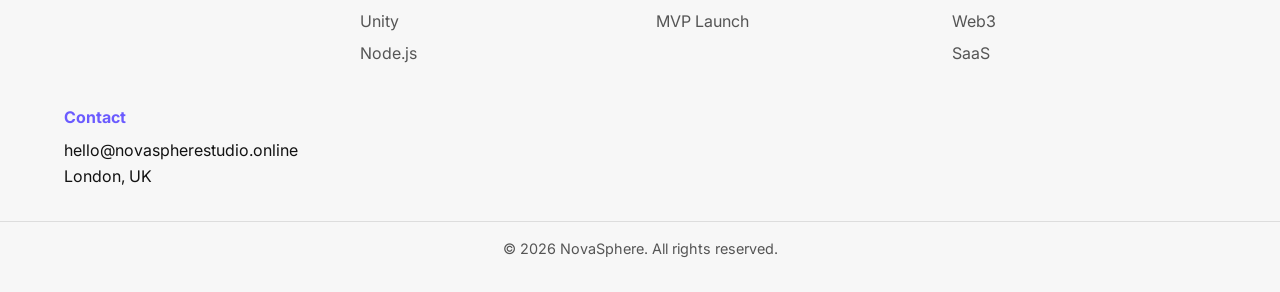
==== commit 3dad0087: "Update index.html" ====
--- a/index.html
+++ b/index.html
@@ -285,7 +285,7 @@
     </div>
     <div>
       <h4>Contact</h4>
-      <p>hello@novasphere.co</p>
+      <p>hello@novaspherestudio.online</p>
       <p>London, UK</p>
     </div>
   </div>
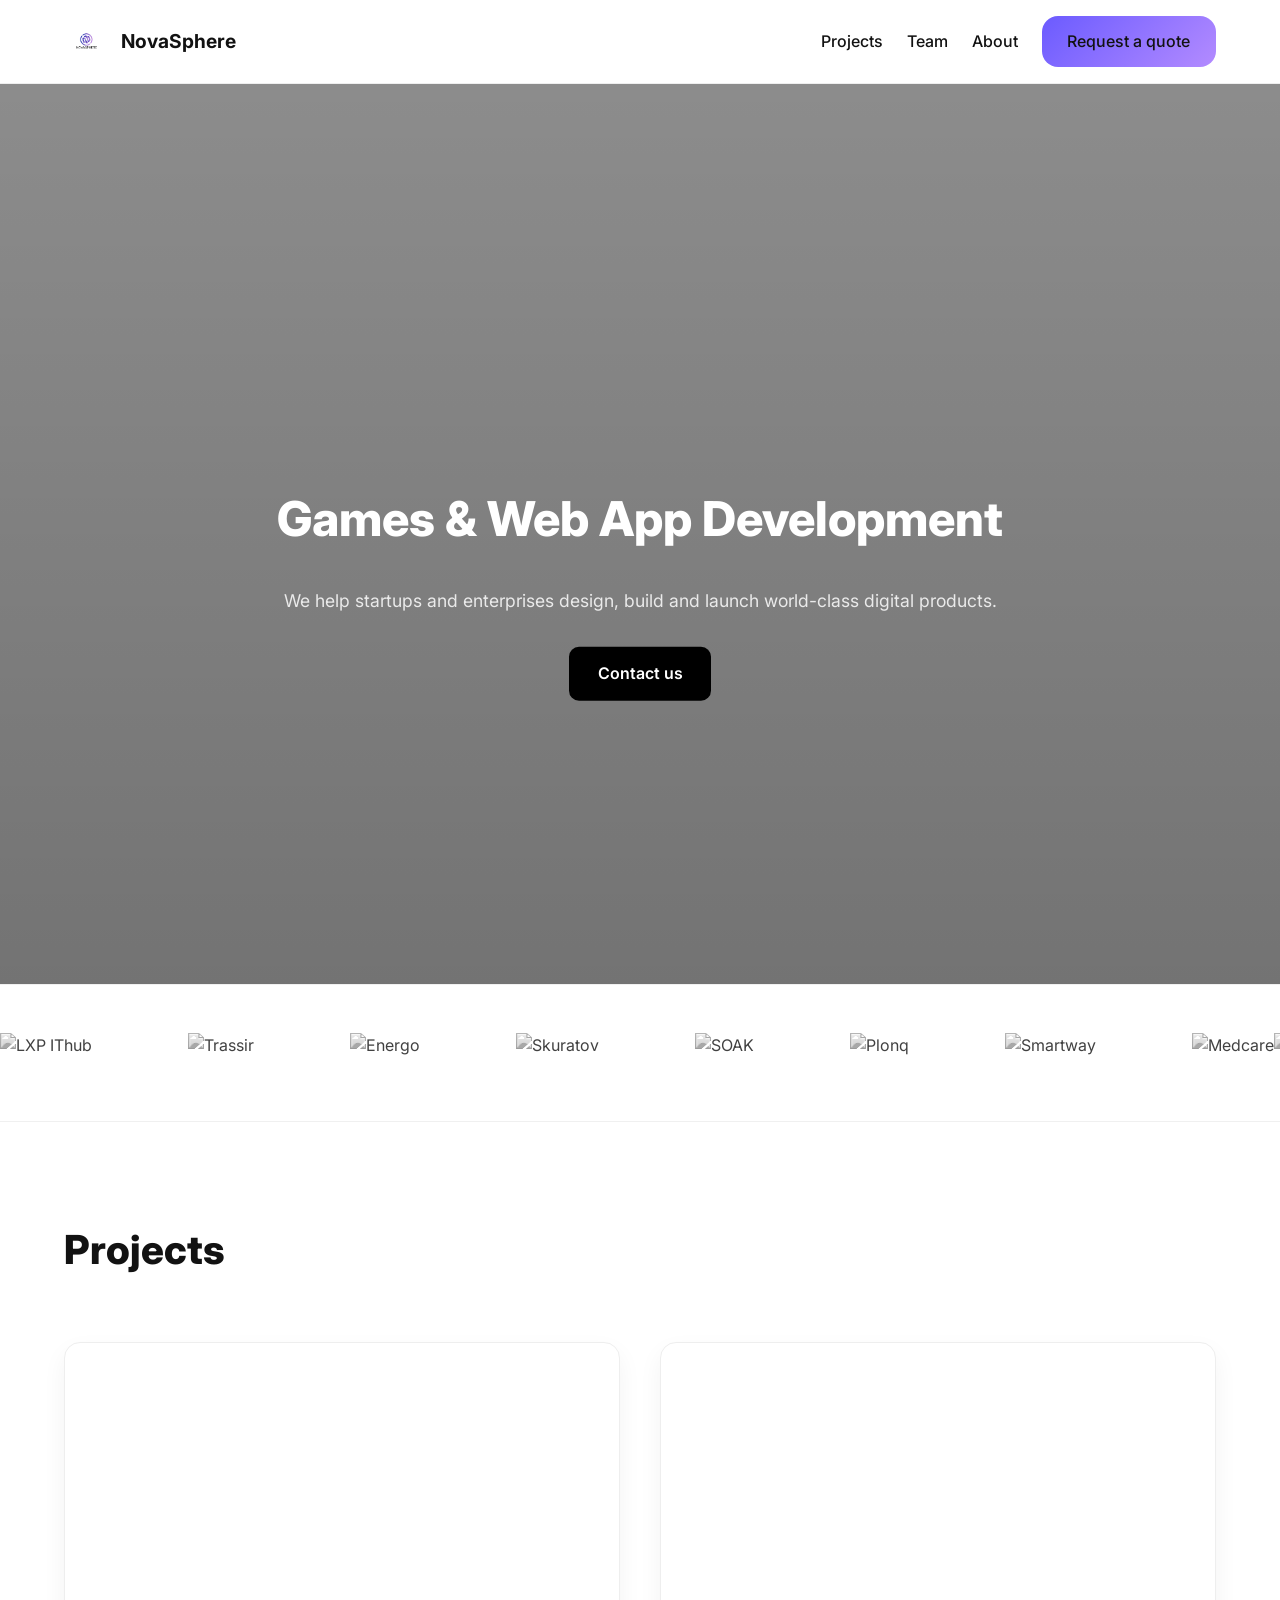
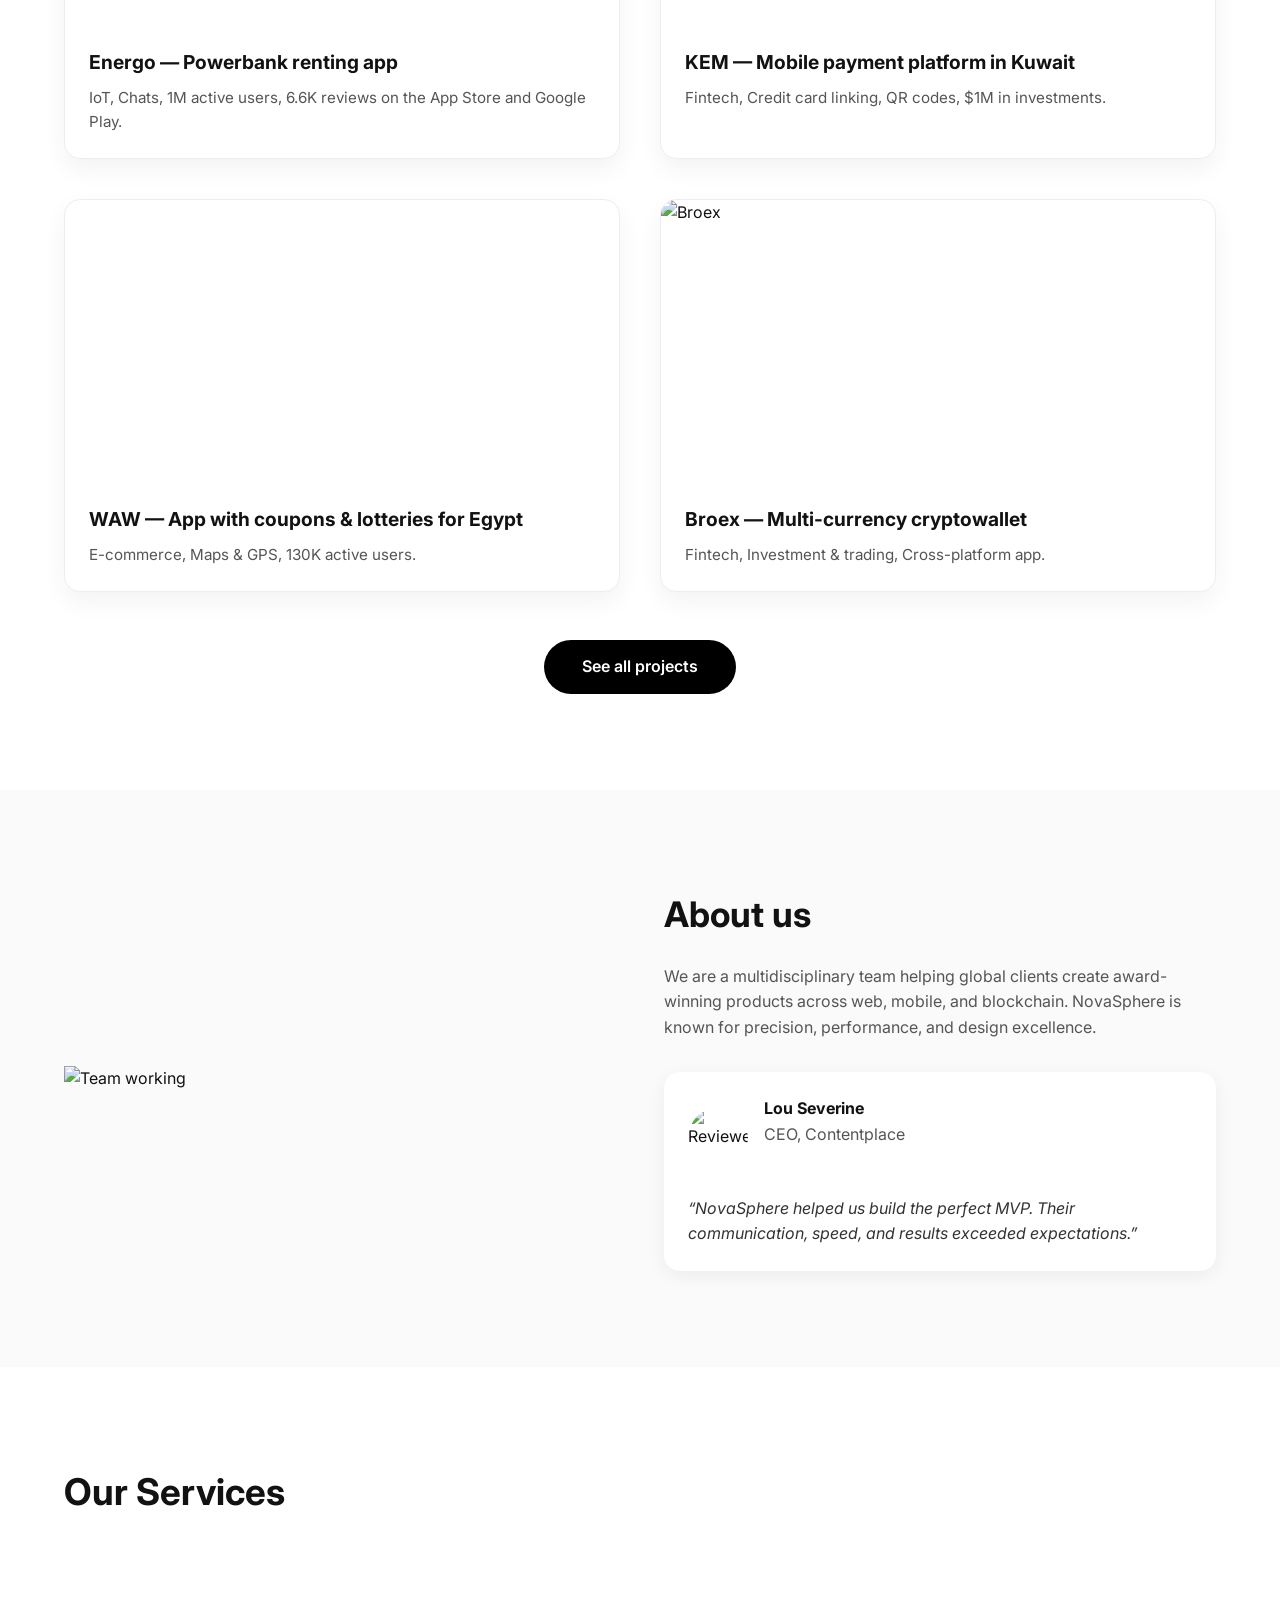
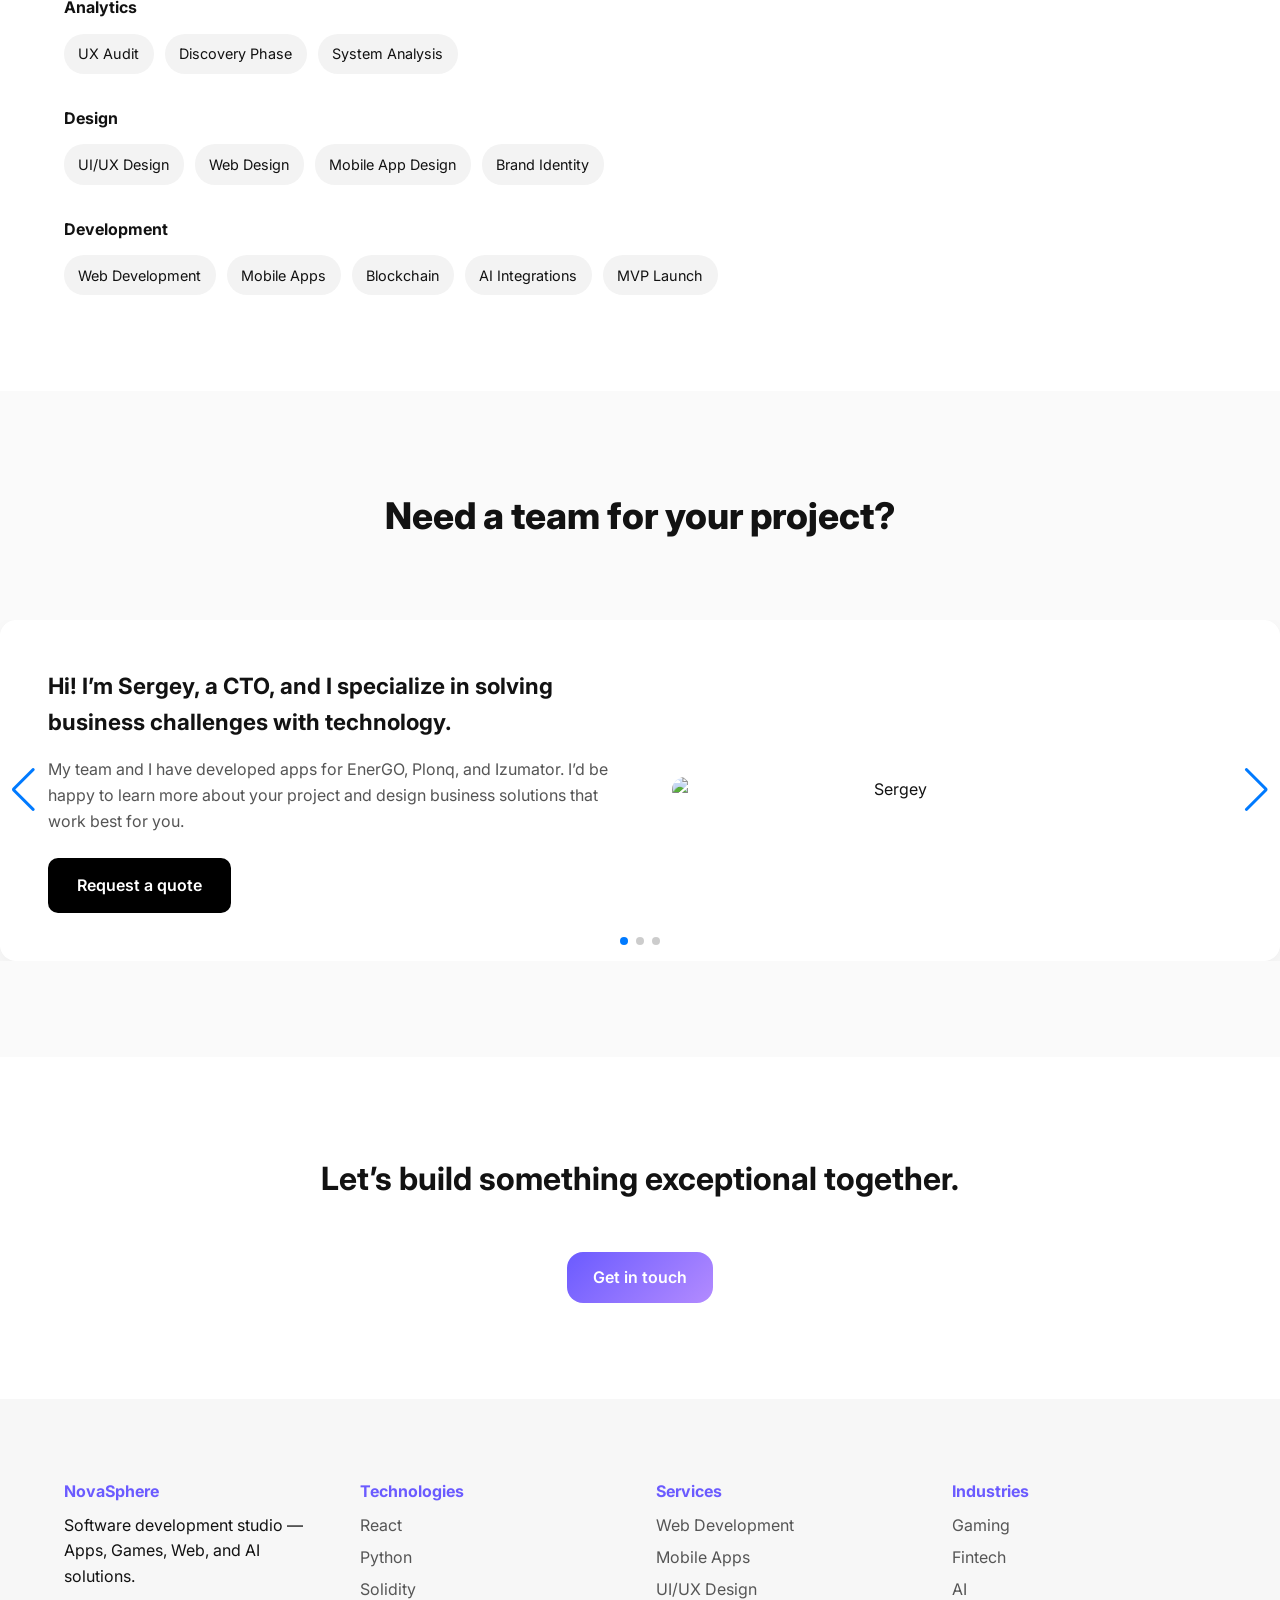
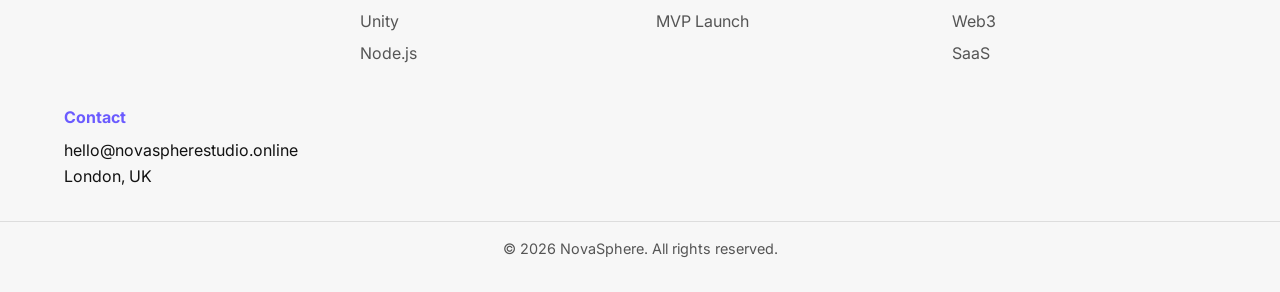
==== commit 7fb66fb6: "Update index.html" ====
--- a/index.html
+++ b/index.html
@@ -48,7 +48,7 @@
 
   <div class="hero-overlay"></div>
   <div class="hero-content">
-    <h1>Mobile & Web App Development</h1>
+    <h1>Games & Web App Development</h1>
     <p>We help startups and enterprises design, build and launch world-class digital products.</p>
     <a href="contact.html" class="btn btn-dark">Contact us</a>
   </div>
@@ -296,7 +296,7 @@
 document.querySelector("#year").textContent = new Date().getFullYear();
 </script>
 
-<script src="assets/js/nova.js"></script>
+<script src="assets/js/app.js"></script>
 <!-- Swiper CDN -->
 <link rel="stylesheet" href="https://cdn.jsdelivr.net/npm/swiper@11/swiper-bundle.min.css" />
 <script src="https://cdn.jsdelivr.net/npm/swiper@11/swiper-bundle.min.js"></script>
--- a/assets/css/nova.css
+++ b/assets/css/nova.css
@@ -449,26 +449,97 @@
 /* Responsive */
 @media (max-width: 768px) {
 
+  .nav-header {
+    position: fixed;
+    top: 0;
+    left: 0;
+    background: #fff;
+  }
+
   .nav {
-    display: none;
-    position: absolute;
-    top: 80px;
+    position: fixed;
+    top: 90px;
+    right: -100%;
+    width: 260px;
+    background: #ffffff;
+    display: flex;
+    flex-direction: column;
+    gap: 1.2rem;
+    padding: 1.5rem;
+    border-radius: 20px;
+    box-shadow: 0 20px 60px rgba(0,0,0,0.12);
+    transition: 0.35s ease;
+    z-index: 9999;
+  }
+
+  .nav.open {
     right: 20px;
-    background: #fff;
-    flex-direction: column;
-    padding: 1.5em;
-    border-radius: 16px;
-    box-shadow: 0 10px 30px rgba(0,0,0,0.1);
-    width: 220px;
-    gap: 1em;
-  }
-
-  .nav.open {
-    display: flex;
+  }
+
+  .nav a {
+    font-size: 1rem;
+    font-weight: 600;
   }
 
   #hamburger {
     display: block;
+    font-size: 2rem;
+    color: #0d8bff;
     cursor: pointer;
-  }
-}
+    z-index: 10000;
+  }
+
+}
+
+/* ===== MOBILE HERO FIX ===== */
+@media (max-width: 768px) {
+
+  .hero {
+    min-height: 62vh;
+    height: auto;
+    padding: 9rem 1.5rem 4rem;
+    background:
+      radial-gradient(circle at top, rgba(107,91,255,0.25), transparent 45%),
+      linear-gradient(180deg, #050505 0%, #101010 55%, #171717 100%);
+    overflow: hidden;
+    display: flex;
+    align-items: center;
+  }
+
+  .home_hero-video_wrapper {
+    display: none;
+  }
+
+  .hero-overlay {
+    display: none;
+  }
+
+  .hero-content {
+    width: 100%;
+    max-width: 100%;
+    padding: 0;
+    transform: none;
+  }
+
+  .hero-content h1 {
+    font-size: 2.7rem;
+    line-height: 1.05;
+    letter-spacing: -2px;
+    margin-bottom: 1rem;
+  }
+
+  .hero-content p {
+    font-size: 1.05rem;
+    line-height: 1.7;
+    margin-bottom: 2rem;
+    color: rgba(255,255,255,0.78);
+  }
+
+}
+@media (max-width: 768px) {
+
+  .home_hero-video_wrapper {
+    display: none;
+  }
+
+}
